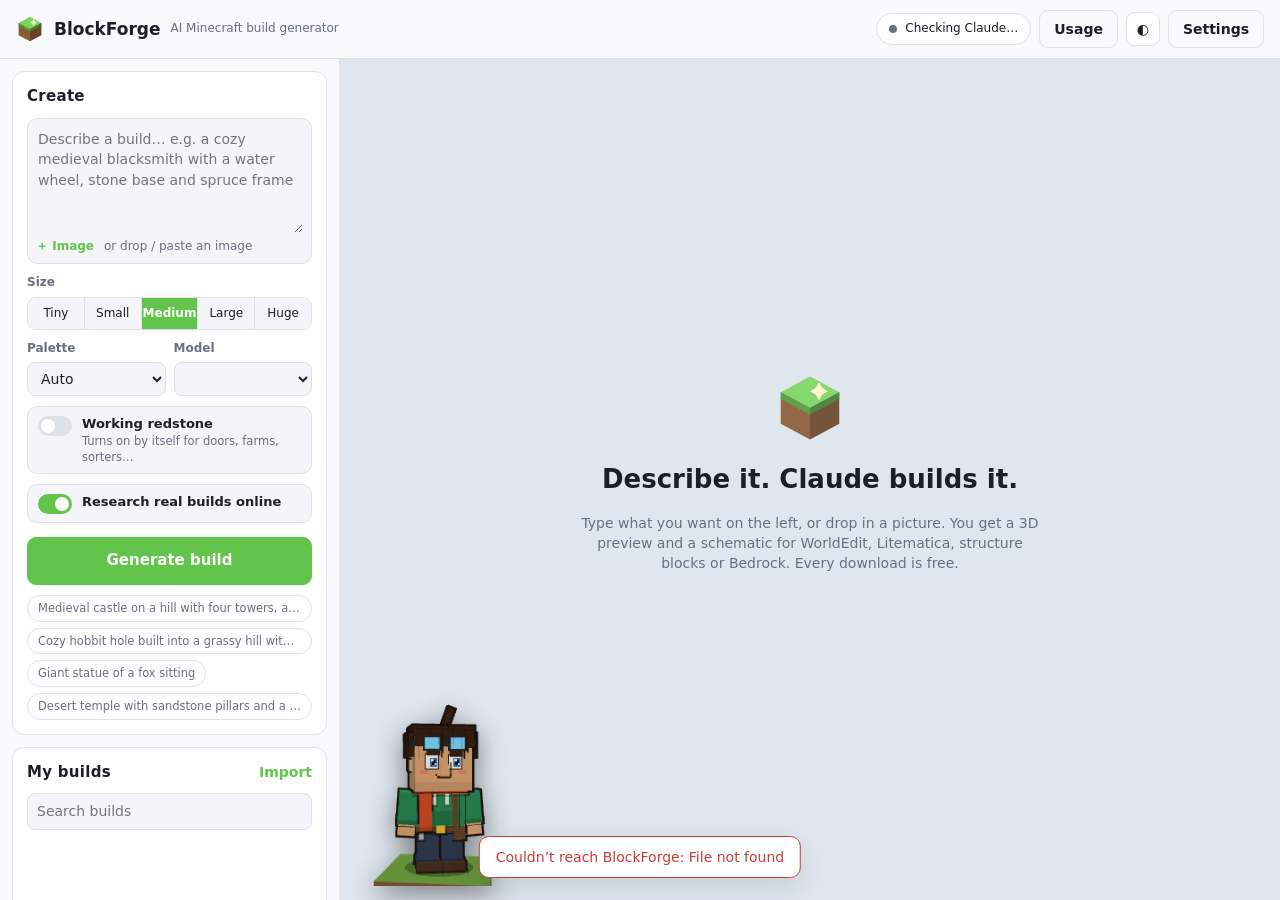
==== blockforge/static/index.html @ 43d6b28c "1.7.0: rating card, Learning tab, pixel art dialog" ====
<!doctype html>
<html lang="en">
<head>
<meta charset="utf-8">
<meta name="viewport" content="width=device-width, initial-scale=1">
<title>BlockForge</title>
<link rel="icon" href="icon.svg" type="image/svg+xml">
<link rel="stylesheet" href="style.css">
<script type="importmap">
{ "imports": {
  "three": "./vendor/three.module.js",
  "three/addons/": "./vendor/"
} }
</script>
</head>
<body>
<header class="top">
  <div class="brand"><img src="icon.svg" alt=""><span>BlockForge</span><em>AI Minecraft build generator</em></div>
  <div class="top-right">
    <button id="engine-pill" class="pill" title="Which AI builds for you"><span class="dot"></span><span id="engine-text">Checking Claude…</span></button>
    <button id="update-btn" class="btn update" hidden title="A newer BlockForge is on GitHub">⬆ Update</button>
    <button id="usage-btn" class="btn ghost" title="How much Claude has used">Usage</button>
    <button id="theme-btn" class="icon-btn" title="Light / dark">◐</button>
    <button id="settings-btn" class="btn ghost">Settings</button>
  </div>
</header>

<main class="layout">
  <!-- ============ left: create + gallery ============ -->
  <aside class="panel left">
    <section class="card create">
      <h2>Create</h2>
      <div class="prompt-wrap" id="drop-zone">
        <textarea id="prompt" rows="5" placeholder="Describe a build… e.g. a cozy medieval blacksmith with a water wheel, stone base and spruce frame"></textarea>
        <div id="image-chip" class="image-chip" hidden><img id="image-preview" alt=""><button id="image-clear" title="Remove image">×</button></div>
        <div class="prompt-tools">
          <label class="link-btn" title="Turn a picture into a 3D build">＋ Image<input id="image-input" type="file" accept="image/png,image/jpeg,image/webp,image/gif" hidden></label>
          <span class="hint">or drop / paste an image</span>
          <button type="button" class="link-btn" id="pixel-open" hidden title="Turn this picture into flat pixel art. No AI, instant and free.">▦ Make pixel art</button>
        </div>
      </div>
      <div class="field">
        <label>Size</label>
        <div class="seg" id="size-seg">
          <button data-v="tiny">Tiny</button><button data-v="small">Small</button><button data-v="medium" class="on">Medium</button><button data-v="large">Large</button><button data-v="huge">Huge</button>
        </div>
      </div>
      <div class="row2">
        <div class="field"><label for="palette">Palette</label>
          <select id="palette">
            <option value="auto">Auto</option><option value="medieval">Medieval</option><option value="modern">Modern</option>
            <option value="fantasy">Fantasy</option><option value="nature">Rustic / nature</option><option value="desert">Desert</option>
            <option value="japanese">Japanese</option><option value="nether">Nether</option><option value="ice">Frozen</option>
            <option value="steampunk">Steampunk / copper</option><option value="snapshot">Newest blocks</option>
          </select></div>
        <div class="field"><label for="model">Model</label><select id="model"></select></div>
      </div>
      <label class="toggle" title="Adds BlockForge's redstone guide and checker so mechanisms actually work">
        <input type="checkbox" id="redstone">
        <span class="switch"></span>
        <span><b>Working redstone</b><small id="redstone-note" class="muted">Turns on by itself for doors, farms, sorters…</small></span>
      </label>
      <label class="toggle" title="Claude looks at real builds on schematic sites before designing yours">
        <input type="checkbox" id="research" checked>
        <span class="switch"></span>
        <span><b>Research real builds online</b><small id="research-sites" class="muted"></small></span>
      </label>
      <label class="toggle" id="mods-toggle" hidden title="Lets the AI use blocks from the modpack you added in Settings → Mods">
        <input type="checkbox" id="use-mods" checked>
        <span class="switch"></span>
        <span><b>Use modpack blocks</b><small id="mods-note" class="muted"></small></span>
      </label>
      <button id="generate" class="btn primary big">Generate build</button>
      <div class="examples" id="examples"></div>
    </section>

    <section class="card gallery">
      <div class="gallery-head">
        <h2>My builds <span id="count" class="muted"></span></h2>
        <label class="link-btn" title="Open a .schem, .litematic or .nbt file">Import<input id="import-input" type="file" accept=".schem,.litematic,.nbt" hidden></label>
      </div>
      <input id="search" class="search" placeholder="Search builds">
      <div id="gallery" class="gallery-grid"></div>
    </section>
  </aside>

  <!-- ============ centre: 3D view ============ -->
  <section class="stage">
    <div id="viewer" class="viewer"></div>
    <div id="empty" class="empty">
      <div class="empty-inner">
        <img src="icon.svg" alt="">
        <h1>Describe it. Claude builds it.</h1>
        <p>Type what you want on the left, or drop in a picture. You get a 3D preview and a schematic for WorldEdit, Litematica, structure blocks or Bedrock. Every download is free.</p>
      </div>
    </div>
    <div id="progress" class="progress" hidden>
      <div class="spinner"></div>
      <div class="progress-title" id="progress-title">Generating…</div>
      <div class="progress-time" id="progress-time">0s</div>
      <ul id="progress-log"></ul>
    </div>
    <div class="build-banner" id="build-banner" hidden><span id="build-banner-text">Building…</span><div class="bar"><i id="build-banner-bar"></i></div><button class="btn ghost small" id="skip-build">Skip</button></div>
    <div class="block-tip" id="block-tip" hidden></div>
    <div class="focus-chip" id="focus-chip" hidden><span class="sw" id="focus-sw"></span><span>Showing only <b id="focus-name"></b> <span class="muted" id="focus-count"></span></span><button class="btn ghost small" id="focus-clear" title="Show everything (Esc)">Show all ✕</button></div>
    <div class="toolbar" id="toolbar" hidden>
      <div class="layer">
        <span>Layers</span>
        <input type="range" id="layer" min="0" max="1" value="1">
        <span id="layer-val" class="mono"></span>
      </div>
      <div class="dl-quick">
        <button class="btn primary small" id="dl-main" title="Download this build for WorldEdit">⬇ .schem</button>
        <button class="btn primary small dl-more" id="dl-more" title="Other formats">▾</button>
        <div class="dl-menu" id="dl-menu" hidden></div>
      </div>
      <button class="icon-btn" id="reset-view" title="Reset camera">⟲</button>
      <button class="icon-btn on" id="names-btn" title="Show block names when you hover (click a block to highlight every one like it)">🏷</button>
      <button class="icon-btn" id="shot" title="Save a screenshot">📷</button>
    </div>
  </section>

  <!-- ============ right: details ============ -->
  <aside class="panel right" id="details" hidden>
    <section class="card">
      <input id="title" class="title-input" maxlength="80">
      <div class="stats" id="stats"></div>
      <p class="prompt-text" id="prompt-text"></p>
      <div id="parent-link" class="muted small"></div>
    </section>

    <section class="card" id="rate-card">
      <h3>How did this turn out?</h3>
      <div class="row-btns"><button type="button" class="btn small" id="rate-up" title="Good build">👍 Good</button>
        <button type="button" class="btn small" id="rate-down" title="Something's wrong">👎 Not good</button></div>
      <div id="rate-tags" class="chips" hidden></div>
      <p class="muted small">Stays on this PC. Good builds (and ones you fix by hand) become examples for the AI next time.</p>
    </section>

    <section class="card">
      <h3>Download</h3>
      <div class="downloads" id="downloads"></div>
      <button class="link-btn small" id="reveal">Show file in folder</button>
    </section>

    <section class="card" id="edit-card">
      <h3>Change it with Claude</h3>
      <textarea id="edit-prompt" rows="3" placeholder="e.g. make the roof dark oak, add a balcony and a garden"></textarea>
      <button class="btn primary" id="edit-btn">Apply change</button>
      <p class="muted small" id="edit-note"></p>
    </section>

    <section class="card">
      <div class="tabs"><button data-tab="materials" class="on">Materials</button><button data-tab="sources">Sources</button><button data-tab="usage">Usage</button><button data-tab="script">Script</button></div>
      <div id="tab-materials" class="tab"><ul id="materials" class="materials"></ul></div>
      <div id="tab-sources" class="tab" hidden><div id="sources" class="sources"></div></div>
      <div id="tab-usage" class="tab" hidden><div id="build-usage"></div></div>
      <div id="tab-script" class="tab" hidden>
        <textarea id="code" class="code" spellcheck="false"></textarea>
        <button class="btn" id="run-code">Run script</button>
        <p class="muted small">Edit the build script by hand and run it to make a new version.</p>
      </div>
    </section>

    <button class="btn danger ghost small" id="delete">Delete build</button>
  </aside>
</main>

<!-- ============ settings ============ -->
<dialog id="settings">
  <form method="dialog" class="settings-form">
    <h2>Settings</h2>
    <div class="tabs set-tabs">
      <button type="button" data-stab="claude" class="on">AI</button><button type="button" data-stab="research">Research</button>
      <button type="button" data-stab="look">Appearance</button><button type="button" data-stab="guide">Guide</button><button type="button" data-stab="defaults">Defaults &amp; palettes</button><button type="button" data-stab="mods">Mods</button><button type="button" data-stab="learning">Learning</button>
    </div>

    <div class="stab" id="stab-claude">
    <h3>Which AI builds for you</h3>
    <select id="engine-select" class="engine-select"></select>
    <div class="radio eng-panel" id="eng-claude_code"><div>
      <b>My Claude account (Claude Code)</b><span>Uses the Claude Code program on this PC and your Claude subscription. No API key needed. Best quality, and the only option with online research.</span>
      <div class="status" id="cc-status">Checking…</div>
      <div class="row-btns"><button type="button" class="btn small" id="cc-login">Sign in to Claude</button><button type="button" class="btn ghost small" id="cc-refresh">Check again</button></div>
    </div></div>
    <div class="radio eng-panel" id="eng-api" hidden><div>
      <b>Claude with an Anthropic API key</b><span>Pay-as-you-go from console.anthropic.com. The key stays on this PC. Online research works with this too.</span>
      <input id="api-key" type="password" placeholder="sk-ant-…" autocomplete="off">
    </div></div>
    <div class="radio eng-panel" id="eng-provider" hidden><div>
      <b id="p-title"></b><span id="p-desc"></span>
      <div class="field" id="p-key-row"><label for="p-key">API key <a id="p-keylink" class="link-btn small" target="_blank" rel="noopener">Get a key</a></label>
        <input id="p-key" type="password" autocomplete="off"></div>
      <div class="field" id="p-base-row"><label for="p-base">API address</label><input id="p-base" class="search" spellcheck="false"></div>
      <div class="field"><label for="p-model">Model</label>
        <div class="row-btns"><input id="p-model" class="search" list="p-models" spellcheck="false" placeholder="Click “Load models” or type a model name"><datalist id="p-models"></datalist>
        <button type="button" class="btn small" id="p-load">Load models</button></div></div>
      <div class="status" id="p-status" hidden></div>
    </div></div>
    <h3>About &amp; updates</h3>
    <div class="about-row"><span>BlockForge <b id="about-version"></b></span><span id="about-update" class="muted small"></span>
      <button type="button" class="btn small" id="check-update">Check for updates</button></div>
    <h3>Build from a Claude Code chat</h3>
    <p class="muted small">BlockForge is also linked to Claude Code: in a Claude Code chat opened in a folder with BlockForge’s <code>.mcp.json</code> (like the BlockForge source folder), ask Claude to “make a build in BlockForge” and it shows up in your gallery here.</p>
    </div>

    <div class="stab" id="stab-research" hidden>
      <label class="toggle"><input type="checkbox" id="set-research"><span class="switch"></span>
        <span><b>Research real builds before designing</b><small class="muted">Claude searches these schematic sites, reads the closest builds (size, palette, details) and then designs an original build. It takes longer and uses more of your Claude usage.</small></span></label>
      <h3>Sites to search (one per line, best first)</h3>
      <textarea id="set-sites" rows="6" class="code small-code" spellcheck="false"></textarea>
      <div class="row-btns"><button type="button" class="btn ghost small" id="reset-sites">Reset to the default 4 sites</button></div>
    </div>

    <div class="stab" id="stab-look" hidden>
      <h3>Theme</h3>
      <div class="seg" id="set-theme"><button type="button" data-v="system">System</button><button type="button" data-v="dark">Dark</button><button type="button" data-v="light">Light</button></div>
      <h3>Accent colour</h3>
      <div class="swatches" id="set-accent"></div>
      <h3>Style</h3>
      <div class="row2">
        <div class="field"><label for="set-corners">Corners</label>
          <select id="set-corners"><option value="round">Rounded</option><option value="soft">Soft</option><option value="square">Blocky (square)</option></select></div>
        <div class="field"><label for="set-font">Font</label>
          <select id="set-font"><option value="system">Clean (Segoe UI)</option><option value="mono">Monospace</option><option value="rounded">Rounded</option><option value="serif">Classic serif</option></select></div>
      </div>
      <div class="field"><label for="set-scale">Size of everything <span id="set-scale-val" class="muted"></span></label>
        <input type="range" id="set-scale" min="80" max="130" step="5"></div>
      <h3>3D view</h3>
      <div class="row2">
        <div class="field"><label for="set-viewer-bg">Background</label>
          <div class="row-btns"><input type="color" id="set-viewer-bg"><button type="button" class="btn ghost small" id="reset-viewer-bg">Match theme</button></div></div>
        <div class="field checks">
          <label><input type="checkbox" id="set-grid"> Show ground grid</label>
          <label><input type="checkbox" id="set-rotate"> Slowly spin builds</label>
          <label><input type="checkbox" id="set-examples"> Show example prompts</label>
        </div>
      </div>
      <div class="row-btns"><button type="button" class="btn ghost small" id="reset-look">Reset appearance</button></div>
    </div>

    <div class="stab" id="stab-guide" hidden>
      <label class="toggle"><input type="checkbox" id="g-enabled"><span class="switch"></span>
        <span><b>Show the guide</b><small class="muted">A little builder who shows you around, talks you through each build, and reacts to what happens.</small></span></label>
      <div class="row2">
        <div class="field"><label for="g-name">Name</label><input id="g-name" class="search" maxlength="20"></div>
        <div class="field"><label for="g-chatty">How chatty</label>
          <select id="g-chatty"><option value="quiet">Quiet (important stuff only)</option><option value="normal">Normal</option><option value="chatty">Chatty (tips and jokes)</option></select></div>
      </div>

      <h3>Voice</h3>
      <div class="field"><label for="g-style">Voice type</label>
        <select id="g-style">
          <option value="eleven">ElevenLabs (most realistic, needs your own key)</option>
          <option value="hd">HD voice (natural, free, offline)</option>
          <option value="speech">Windows voice</option>
          <option value="blips">Game blips</option>
          <option value="off">Silent (text only)</option>
        </select></div>

      <div class="vpanel" id="vp-eleven" hidden>
        <div class="field"><label for="el-key">ElevenLabs API key <a class="link-btn small" href="https://elevenlabs.io/app/settings/api-keys" target="_blank" rel="noopener">Get a key</a></label>
          <input id="el-key" type="password" autocomplete="off" placeholder="Paste your ElevenLabs key"></div>
        <div class="row-btns"><button type="button" class="btn small" id="el-load">Load my voices</button><span class="muted small" id="el-credits"></span></div>
        <div class="row2">
          <div class="field"><label for="el-voice">Voice</label><select id="el-voice"></select></div>
          <div class="field"><label for="el-model">Model</label><select id="el-model"></select></div>
        </div>
        <label class="toggle"><input type="checkbox" id="g-eleven_save"><span class="switch"></span>
          <span><b>Save my credits</b><small class="muted">Use ElevenLabs for the big moments (tour, finished builds, questions) and the free HD voice for quick chatter. Repeated lines are cached, so they never cost credits twice.</small></span></label>
        <div class="status" id="el-status" hidden></div>
      </div>

      <div class="field" id="vp-local"><label for="g-voice" id="g-voice-label">Which voice</label><select id="g-voice"></select></div>
      <div id="voice-more" hidden>
        <p class="muted small" style="margin:4px 0 6px">More free HD voices: one click to download (about 60 MB each), then pick them above.</p>
        <div class="voice-list" id="voice-list"></div>
      </div>
      <div class="row2" id="vp-sliders">
        <div class="field"><label for="g-pitch">Pitch <span id="g-pitch-val" class="muted"></span></label><input type="range" id="g-pitch" min="0.6" max="1.6" step="0.05"></div>
        <div class="field"><label for="g-rate">Speed <span id="g-rate-val" class="muted"></span></label><input type="range" id="g-rate" min="0.6" max="1.6" step="0.05"></div>
      </div>
      <div class="row-btns"><button type="button" class="btn small" id="g-test">▶ Test voice</button><button type="button" class="btn ghost small" id="g-tour">Replay the tour</button></div>

      <h3>Look</h3>
      <div class="row2">
        <div class="field"><label for="g-hairStyle">Hair</label><select id="g-hairStyle"></select></div>
        <div class="field"><label for="g-headwear">Hat</label><select id="g-headwear"></select></div>
      </div>
      <div class="row2">
        <div class="field"><label for="g-outfit">Outfit</label><select id="g-outfit"></select></div>
        <div class="field"><label for="g-eyes">Eye colour</label><input type="color" id="g-eyes"></div>
      </div>
      <div class="look-grid">
        <label><input type="color" id="g-hoodie"> Top</label><label><input type="color" id="g-pants"> Trousers</label><label><input type="color" id="g-shoes"> Shoes</label>
        <label><input type="color" id="g-hair"> Hair</label><label><input type="color" id="g-skin"> Skin</label><label><input type="color" id="g-bandana"> Accent</label>
      </div>
      <div class="field checks gear">
        <label><input type="checkbox" id="g-goggles"> Goggles</label><label><input type="checkbox" id="g-backpack"> Backpack</label>
        <label><input type="checkbox" id="g-scarf"> Scarf</label><label><input type="checkbox" id="g-cape"> Cape</label>
        <label><input type="checkbox" id="g-outline"> Cartoon outline</label>
        <label><input type="checkbox" id="g-in_viewer"> Builds in the 3D view</label>
      </div>
      <h3>Try his animations</h3>
      <div class="anim-gallery" id="anim-gallery"></div>
      <div class="row-btns"><button type="button" class="btn ghost small" id="g-reset">Reset guide</button></div>
    </div>

    <div class="stab" id="stab-defaults" hidden>
      <div class="row2">
        <div class="field"><label for="default-model">Default Claude model</label><select id="default-model"></select></div>
        <div class="field"><label for="default-size">Default size</label>
          <select id="default-size"><option value="tiny">Tiny</option><option value="small">Small</option><option value="medium">Medium</option><option value="large">Large</option><option value="huge">Huge</option></select></div>
      </div>
      <div class="field"><label for="default-palette">Default palette</label><select id="default-palette"></select></div>
      <h3>My palettes</h3>
      <p class="muted small">Make your own palettes. They show up in the Palette menu. Describe the blocks you want, e.g. “dark oak and deepslate with copper trim and lots of lanterns”.</p>
      <div id="palette-list" class="palette-list"></div>
      <button type="button" class="btn small" id="add-palette">＋ Add palette</button>
    </div>

    <div class="stab" id="stab-learning" hidden>
      <p class="muted small">BlockForge learns from your own builds, all on this PC. Nothing is uploaded.</p>
      <label class="toggle"><input type="checkbox" id="set-learn-examples"><span class="switch"></span>
        <span><b>Use my best builds as examples</b><small class="muted">Builds you thumbs-up, or fix by hand, are shown to the AI when you ask for something similar. It also gets told which mistakes keep needing fixes.</small></span></label>
      <label class="toggle"><input type="checkbox" id="set-learn-log"><span class="switch"></span>
        <span><b>Keep a record of fixes, ratings and my edits</b><small class="muted">Used for the examples above and the numbers below.</small></span></label>
      <h3>So far</h3>
      <div id="learn-stats" class="mod-list"></div>
      <div class="row-btns"><button type="button" class="btn ghost small danger" id="learn-clear">Clear what it has learned</button></div>
    </div>

    <div class="stab" id="stab-mods" hidden>
      <p class="muted small">Add your modpack so the AI can build with its blocks (furniture, biome and decoration mods…). BlockForge reads every mod jar on this PC. Nothing is uploaded.</p>
      <label class="toggle"><input type="checkbox" id="set-use-mods"><span class="switch"></span>
        <span><b>Use modpack blocks in new builds</b><small class="muted">Off = plain vanilla blocks only</small></span></label>
      <h3>Found on this PC</h3>
      <div id="mod-detected" class="mod-list"><p class="muted small">Looking…</p></div>
      <h3>Add a mods folder</h3>
      <div class="row-btns"><input type="text" id="mod-path" class="grow" placeholder="C:\Users\you\curseforge\minecraft\Instances\My Pack\mods" spellcheck="false">
        <button type="button" class="btn small" id="mod-browse">Browse…</button><button type="button" class="btn small primary" id="mod-add">Read mods</button></div>
      <ul id="mod-scan-log" class="update-log" hidden></ul>
      <h3>My modpacks</h3>
      <div id="mod-packs" class="mod-list"></div>
      <div id="mod-pack-detail" hidden>
        <div class="usage-head"><h3 id="mod-pack-title"></h3><span class="muted small" id="mod-pack-meta"></span></div>
        <div class="row-btns"><input type="search" id="mod-search" class="grow" placeholder="Search blocks (e.g. chair, lamp, couch)…">
          <button type="button" class="btn ghost small" id="mod-all-on">All on</button><button type="button" class="btn ghost small" id="mod-all-off">All off</button>
          <button type="button" class="btn ghost small" id="mod-rescan">Re-read</button><button type="button" class="btn ghost small danger" id="mod-remove">Remove</button></div>
        <div id="mod-block-results" class="mod-blocks"></div>
        <div id="mod-mods" class="mod-list tall"></div>
      </div>
      <div class="field"><label for="set-target">Minecraft version to build for (when no modpack is chosen)</label>
        <select id="set-target"></select></div>
    </div>

    <div class="row-btns end"><button class="btn primary" id="save-settings" value="save">Save</button><button class="btn ghost" value="cancel">Close</button></div>
  </form>
</dialog>

<!-- ============ pixel art ============ -->
<dialog id="pixel-dlg">
  <div class="settings-form">
    <h2>Make pixel art</h2>
    <p class="muted small">Turns your picture into a flat mosaic of blocks. No AI, so it's instant and free.</p>
    <canvas id="pixel-canvas" class="pixel-canvas"></canvas>
    <p class="muted small" id="pixel-size"></p>
    <div class="field"><label for="pixel-width">Width <span id="pixel-width-val" class="muted"></span></label>
      <input type="range" id="pixel-width" min="16" max="128" step="4" value="48"></div>
    <div class="row2">
      <div class="field"><label for="pixel-palette">Blocks</label><select id="pixel-palette"></select></div>
      <div class="field"><label for="pixel-orient">Lay it</label>
        <select id="pixel-orient"><option value="wall">Standing up like a wall</option><option value="floor">Flat on the ground</option></select></div>
    </div>
    <div class="field"><label for="pixel-max">Different blocks to use</label>
      <select id="pixel-max"><option value="0">As many as it needs</option><option value="2">2</option><option value="4">4</option><option value="8">8</option><option value="16">16</option><option value="32">32</option></select></div>
    <label class="toggle"><input type="checkbox" id="pixel-dither"><span class="switch"></span>
      <span><b>Blend blocks for shading</b><small class="muted">For photos and gradients: mixes the two closest blocks in a pattern. Looks best with “Every full block”. Leave it off for logos and flat colours.</small></span></label>
    <div class="row-btns end"><button class="btn primary" id="pixel-make" type="button">Make it</button><button class="btn ghost" id="pixel-cancel" type="button">Cancel</button></div>
  </div>
</dialog>

<!-- ============ usage ============ -->
<dialog id="usage">
  <div class="settings-form">
    <div class="usage-head"><h2>Claude usage</h2><button class="btn ghost small" id="usage-close">Close</button></div>
    <p class="muted small" id="usage-note"></p>
    <div class="usage-cards" id="usage-cards"></div>
    <h3>By model</h3>
    <div id="usage-models"></div>
    <h3>Recent schematics</h3>
    <div class="usage-table-wrap"><table class="usage-table" id="usage-table"></table></div>
  </div>
</dialog>

<dialog id="update-dlg">
  <div class="settings-form">
    <h2 id="update-title">Update available</h2>
    <p class="muted small" id="update-sub"></p>
    <div class="update-notes" id="update-notes"></div>
    <ul id="update-log" class="update-log"></ul>
    <div class="row-btns end"><button class="btn primary" id="update-go">Update now</button><button class="btn ghost" id="update-later">Later</button></div>
  </div>
</dialog>

<div id="toast" class="toast" hidden></div>
<script type="module" src="app.js"></script>
</body>
</html>
---- blockforge/static/style.css ----
:root {
  --bg: #0f1115; --panel: #171a20; --card: #1d2129; --line: #2a2f3a; --text: #e8ebf0; --muted: #8b93a3;
  --accent: #62c44a; --accent-2: #4aa236; --accent-ink: #0b1408; --danger: #e5534b; --input: #12151a;
  --shadow: 0 10px 30px rgba(0,0,0,.35); --radius: 12px;
  color-scheme: dark;
}
:root[data-theme="light"] {
  --bg: #eef1f5; --panel: #f7f9fb; --card: #ffffff; --line: #dde2e9; --text: #1b2028; --muted: #677083;
  --accent: #3f9f2c; --accent-2: #33861f; --accent-ink: #ffffff; --danger: #c93c35; --input: #f3f5f8;
  --shadow: 0 10px 30px rgba(20,30,50,.12);
  color-scheme: light;
}
* { box-sizing: border-box; }
[hidden] { display: none !important; }
html, body { height: 100%; margin: 0; }
body { background: var(--bg); color: var(--text); font: 14px/1.45 "Segoe UI", system-ui, -apple-system, sans-serif; display: flex; flex-direction: column; overflow: hidden; }
button, input, select, textarea { font: inherit; color: inherit; }
h1, h2, h3 { margin: 0; }
h2 { font-size: 15px; letter-spacing: .02em; }
h3 { font-size: 13px; color: var(--muted); text-transform: uppercase; letter-spacing: .06em; margin-bottom: 10px; }
.muted { color: var(--muted); font-weight: 400; }
.small { font-size: 12px; }
.mono { font-family: Consolas, ui-monospace, monospace; }
code { font-family: Consolas, monospace; background: var(--input); padding: 1px 5px; border-radius: 4px; }

/* top bar */
.top { display: flex; align-items: center; justify-content: space-between; padding: 10px 16px; border-bottom: 1px solid var(--line); background: var(--panel); flex: none; }
.brand { display: flex; align-items: center; gap: 10px; }
.brand img { width: 28px; height: 28px; }
.brand span { font-weight: 700; font-size: 17px; }
.brand em { font-style: normal; color: var(--muted); font-size: 12px; }
.top-right { display: flex; gap: 8px; align-items: center; }
.pill { display: flex; align-items: center; gap: 8px; border: 1px solid var(--line); background: var(--card); padding: 6px 12px; border-radius: 999px; cursor: pointer; font-size: 12px; }
.pill .dot { width: 8px; height: 8px; border-radius: 50%; background: var(--muted); }
.pill.ok .dot { background: var(--accent); box-shadow: 0 0 8px var(--accent); }
.pill.warn .dot { background: #e0a030; }

/* buttons */
.btn { border: 1px solid var(--line); background: var(--card); padding: 8px 14px; border-radius: 9px; cursor: pointer; font-weight: 600; transition: .15s; }
.btn:hover { border-color: var(--muted); }
.btn.primary { background: var(--accent); border-color: var(--accent); color: var(--accent-ink); }
.btn.primary:hover { background: var(--accent-2); }
.btn.big { width: 100%; padding: 12px; font-size: 15px; margin-top: 4px; }
.btn.ghost { background: transparent; }
.btn.danger { color: var(--danger); }
.btn.small { padding: 5px 10px; font-size: 12px; }
.btn:disabled { opacity: .5; cursor: not-allowed; }
.icon-btn { border: 1px solid var(--line); background: var(--card); width: 34px; height: 34px; border-radius: 9px; cursor: pointer; }
.link-btn { background: none; border: none; color: var(--accent); cursor: pointer; font-weight: 600; padding: 0; }
.link-btn:hover { text-decoration: underline; }

/* layout */
.layout { flex: 1; display: grid; grid-template-columns: 340px 1fr 320px; min-height: 0; }
.layout.no-details { grid-template-columns: 340px 1fr; }
.panel { overflow-y: auto; padding: 12px; display: flex; flex-direction: column; gap: 12px; background: var(--panel); }
.panel.left { border-right: 1px solid var(--line); }
.panel.right { border-left: 1px solid var(--line); }
.card { background: var(--card); border: 1px solid var(--line); border-radius: var(--radius); padding: 14px; display: flex; flex-direction: column; gap: 10px; }

/* create */
.prompt-wrap { border: 1px solid var(--line); border-radius: 10px; background: var(--input); padding: 8px; transition: .15s; }
.prompt-wrap.drag { border-color: var(--accent); box-shadow: 0 0 0 3px color-mix(in srgb, var(--accent) 25%, transparent); }
.prompt-wrap textarea { width: 100%; border: none; background: transparent; resize: vertical; outline: none; min-height: 90px; }
.prompt-tools { display: flex; align-items: center; gap: 10px; font-size: 12px; }
.hint { color: var(--muted); }
.image-chip { position: relative; display: inline-block; margin: 4px 0 6px; }
.image-chip img { max-height: 90px; max-width: 100%; border-radius: 8px; display: block; }
.image-chip button { position: absolute; top: -6px; right: -6px; width: 22px; height: 22px; border-radius: 50%; border: none; background: var(--danger); color: #fff; cursor: pointer; }
.field { display: flex; flex-direction: column; gap: 5px; min-width: 0; }
.field label { font-size: 12px; color: var(--muted); font-weight: 600; }
.row2 { display: grid; grid-template-columns: 1fr 1fr; gap: 8px; }
select, .search, input[type=password], .title-input { background: var(--input); border: 1px solid var(--line); border-radius: 8px; padding: 7px 9px; width: 100%; }
.seg { display: flex; border: 1px solid var(--line); border-radius: 9px; overflow: hidden; }
.seg button { flex: 1; background: var(--input); border: none; padding: 7px 0; cursor: pointer; font-size: 12px; border-right: 1px solid var(--line); }
.seg button:last-child { border-right: none; }
.seg button.on { background: var(--accent); color: var(--accent-ink); font-weight: 700; }
.examples { display: flex; flex-wrap: wrap; gap: 6px; }
.examples button { max-width: 100%; white-space: nowrap; overflow: hidden; text-overflow: ellipsis; font-size: 11.5px; border: 1px solid var(--line); background: transparent; border-radius: 999px; padding: 4px 10px; cursor: pointer; color: var(--muted); }
.examples button:hover { color: var(--text); border-color: var(--muted); }

/* gallery */
.gallery { flex: 1; min-height: 240px; }
.gallery-head { display: flex; justify-content: space-between; align-items: center; }
.gallery-grid { display: grid; grid-template-columns: 1fr 1fr; gap: 8px; }
.g-item { border: 1px solid var(--line); border-radius: 10px; overflow: hidden; cursor: pointer; background: var(--input); transition: .15s; position: relative; }
.g-item:hover { border-color: var(--muted); }
.g-item.on { border-color: var(--accent); box-shadow: 0 0 0 2px color-mix(in srgb, var(--accent) 35%, transparent); }
.g-thumb { aspect-ratio: 16/11; background: var(--line) center/cover no-repeat; display: grid; place-items: center; color: var(--muted); font-size: 22px; }
.g-meta { padding: 6px 8px; }
.g-title { font-size: 12px; font-weight: 600; white-space: nowrap; overflow: hidden; text-overflow: ellipsis; }
.g-sub { font-size: 11px; color: var(--muted); }
.badge { position: absolute; top: 6px; left: 6px; font-size: 10px; background: rgba(0,0,0,.65); color: #fff; padding: 2px 6px; border-radius: 6px; }
.empty-gallery { grid-column: 1/-1; color: var(--muted); font-size: 12px; text-align: center; padding: 20px 6px; }

/* stage */
.stage { position: relative; min-width: 0; min-height: 0; }
.viewer { position: absolute; inset: 0; }
.viewer canvas { width: 100%; height: 100%; display: block; }
.empty { position: absolute; inset: 0; display: grid; place-items: center; pointer-events: none; padding: 24px; }
.empty-inner { max-width: 460px; text-align: center; }
.empty-inner img { width: 72px; opacity: .9; }
.empty-inner h1 { font-size: 26px; margin: 12px 0 8px; }
.empty-inner p { color: var(--muted); }
.toolbar { position: absolute; left: 50%; bottom: 16px; transform: translateX(-50%); display: flex; gap: 8px; align-items: center; background: color-mix(in srgb, var(--panel) 88%, transparent); border: 1px solid var(--line); padding: 6px 8px; border-radius: 12px; box-shadow: var(--shadow); backdrop-filter: blur(6px); }
.layer { display: flex; align-items: center; gap: 8px; font-size: 12px; color: var(--muted); padding: 0 6px; }
.layer input { width: 200px; accent-color: var(--accent); }
.progress { position: absolute; top: 50%; left: 50%; transform: translate(-50%, -50%); width: min(440px, 90%); background: var(--panel); border: 1px solid var(--line); border-radius: 16px; padding: 22px; box-shadow: var(--shadow); text-align: center; }
.progress-title { font-weight: 700; font-size: 16px; margin-top: 12px; }
.progress-time { color: var(--muted); font-size: 12px; }
.progress ul { list-style: none; padding: 0; margin: 12px 0 0; text-align: left; font-size: 12px; color: var(--muted); max-height: 160px; overflow: auto; }
.progress li { padding: 3px 0; border-top: 1px dashed var(--line); }
.progress li.err { color: var(--danger); }
.spinner { width: 42px; height: 42px; margin: 0 auto; border: 4px solid var(--line); border-top-color: var(--accent); border-radius: 6px; animation: spin 1s cubic-bezier(.6,.1,.4,.9) infinite; }
@keyframes spin { to { transform: rotate(360deg); } }

/* details */
.title-input { font-size: 17px; font-weight: 700; padding: 6px 8px; background: transparent; border-color: transparent; }
.title-input:hover, .title-input:focus { border-color: var(--line); background: var(--input); }
.stats { display: grid; grid-template-columns: 1fr 1fr; gap: 6px; }
.stat { background: var(--input); border-radius: 8px; padding: 6px 8px; }
.stat b { display: block; font-size: 14px; }
.stat span { font-size: 11px; color: var(--muted); }
.prompt-text { margin: 0; color: var(--muted); font-size: 12.5px; white-space: pre-wrap; max-height: 120px; overflow: auto; }
.downloads { display: grid; grid-template-columns: 1fr 1fr; gap: 6px; }
.downloads a { display: flex; flex-direction: column; text-decoration: none; color: var(--text); border: 1px solid var(--line); border-radius: 9px; padding: 8px 10px; background: var(--input); transition: .15s; }
.downloads a:hover { border-color: var(--accent); }
.downloads a b { font-size: 13px; }
.downloads a span { font-size: 11px; color: var(--muted); }
#edit-card textarea, .code { width: 100%; background: var(--input); border: 1px solid var(--line); border-radius: 8px; padding: 8px; resize: vertical; outline: none; }
.code { font: 12px/1.45 Consolas, ui-monospace, monospace; min-height: 300px; white-space: pre; tab-size: 4; }
.tabs { display: flex; gap: 4px; border-bottom: 1px solid var(--line); margin: -4px 0 4px; }
.tabs button { background: none; border: none; padding: 6px 10px; cursor: pointer; color: var(--muted); border-bottom: 2px solid transparent; font-weight: 600; }
.tabs button.on { color: var(--text); border-bottom-color: var(--accent); }
.tab { display: flex; flex-direction: column; gap: 8px; }
.materials { list-style: none; padding: 0; margin: 0; max-height: 360px; overflow: auto; font-size: 12.5px; }
.materials li { display: flex; align-items: center; gap: 8px; padding: 4px 0; border-bottom: 1px solid var(--line); }
.materials .sw { width: 14px; height: 14px; border-radius: 3px; flex: none; border: 1px solid rgba(0,0,0,.3); }
.materials .nm { flex: 1; overflow: hidden; text-overflow: ellipsis; white-space: nowrap; }
.materials .ct { color: var(--muted); font-family: Consolas, monospace; font-size: 11.5px; text-align: right; }

/* settings */
dialog { border: 1px solid var(--line); background: var(--panel); color: var(--text); border-radius: 16px; padding: 0; width: min(560px, 94vw); box-shadow: var(--shadow); }
dialog::backdrop { background: rgba(0,0,0,.55); }
.settings-form { padding: 22px; display: flex; flex-direction: column; gap: 12px; }
.settings-form h3 { margin: 8px 0 0; }
.radio { display: flex; gap: 10px; border: 1px solid var(--line); border-radius: 12px; padding: 12px; cursor: pointer; background: var(--card); }
.radio > input { margin-top: 3px; accent-color: var(--accent); }
.radio > div { display: flex; flex-direction: column; gap: 6px; flex: 1; }
.radio span { color: var(--muted); font-size: 12.5px; }
.status { font-size: 12.5px; padding: 6px 8px; background: var(--input); border-radius: 8px; }
.status.ok { color: var(--accent); }
.status.warn { color: #e0a030; }
.row-btns { display: flex; gap: 8px; }
.row-btns.end { justify-content: flex-end; margin-top: 8px; }

.toast { position: fixed; bottom: 22px; left: 50%; transform: translateX(-50%); background: var(--card); border: 1px solid var(--line); padding: 10px 16px; border-radius: 10px; box-shadow: var(--shadow); z-index: 50; max-width: 80vw; }
.toast.err { border-color: var(--danger); color: var(--danger); }

@media (max-width: 1100px) {
  .layout, .layout.no-details { grid-template-columns: 300px 1fr; }
  .panel.right { grid-column: 1 / -1; border-left: none; border-top: 1px solid var(--line); max-height: 45vh; }
}
@media (max-width: 720px) {
  body { overflow: auto; }
  .layout, .layout.no-details { display: flex; flex-direction: column; }
  .stage { height: 60vh; flex: none; }
  .brand em { display: none; }
}

/* ---------- customisation hooks ---------- */
:root { --font: "Segoe UI", system-ui, -apple-system, sans-serif; }
:root[data-font="mono"] { --font: "Cascadia Code", Consolas, ui-monospace, monospace; }
:root[data-font="rounded"] { --font: "Segoe UI Variable Display", "Nunito", "Arial Rounded MT Bold", system-ui, sans-serif; }
:root[data-font="serif"] { --font: Georgia, "Palatino Linotype", serif; }
body { font-family: var(--font); }
:root[data-corners="soft"] .card, :root[data-corners="soft"] dialog, :root[data-corners="soft"] .progress { border-radius: 6px; }
:root[data-corners="soft"] .btn, :root[data-corners="soft"] select, :root[data-corners="soft"] input,
:root[data-corners="soft"] textarea, :root[data-corners="soft"] .g-item, :root[data-corners="soft"] .seg { border-radius: 4px; }
:root[data-corners="square"] *, :root[data-corners="square"] *::before, :root[data-corners="square"] *::after { border-radius: 0 !important; }

/* toggle switch */
.toggle { display: flex; gap: 10px; align-items: flex-start; cursor: pointer; padding: 8px 10px; border: 1px solid var(--line); border-radius: 10px; background: var(--input); }
.toggle input { display: none; }
.toggle .switch { flex: none; width: 34px; height: 20px; border-radius: 999px; background: var(--line); position: relative; transition: .2s; margin-top: 1px; }
.toggle .switch::after { content: ""; position: absolute; top: 3px; left: 3px; width: 14px; height: 14px; border-radius: 50%; background: #fff; transition: .2s; }
.toggle input:checked + .switch { background: var(--accent); }
.toggle input:checked + .switch::after { left: 17px; }
.toggle b { display: block; font-size: 13px; }
.toggle small { display: block; font-size: 11.5px; line-height: 1.35; }

/* settings tabs */
.set-tabs { margin: 0; }
.stab { display: flex; flex-direction: column; gap: 10px; min-height: 300px; }
.swatches { display: flex; gap: 8px; flex-wrap: wrap; align-items: center; }
.swatches button { width: 30px; height: 30px; border-radius: 8px; border: 2px solid transparent; cursor: pointer; }
.swatches button.on { border-color: var(--text); box-shadow: 0 0 0 2px var(--panel) inset; }
.swatches input[type=color] { width: 36px; height: 32px; border: 1px solid var(--line); border-radius: 8px; background: none; padding: 2px; cursor: pointer; }
input[type=color] { width: 44px; height: 32px; border: 1px solid var(--line); border-radius: 8px; background: none; padding: 2px; }
input[type=range] { accent-color: var(--accent); }
.checks { gap: 6px; font-size: 13px; }
.checks label { display: flex; gap: 8px; align-items: center; font-weight: 400; color: var(--text); font-size: 13px; }
.checks input { accent-color: var(--accent); }
.small-code { min-height: 110px; font-size: 12.5px; }
.palette-list { display: flex; flex-direction: column; gap: 8px; }
.palette-row { display: grid; grid-template-columns: 140px 1fr auto; gap: 6px; }
.palette-row input { background: var(--input); border: 1px solid var(--line); border-radius: 8px; padding: 6px 8px; min-width: 0; }
.palette-row button { border: 1px solid var(--line); background: var(--card); color: var(--danger); border-radius: 8px; cursor: pointer; width: 32px; }

/* sources */
.sources { display: flex; flex-direction: column; gap: 8px; }
.src { border: 1px solid var(--line); border-radius: 10px; padding: 8px 10px; background: var(--input); display: flex; flex-direction: column; gap: 3px; }
.src a { color: var(--accent); font-weight: 600; text-decoration: none; font-size: 13px; }
.src a:hover { text-decoration: underline; }
.src .site { font-size: 11px; color: var(--muted); }
.src p { margin: 0; font-size: 12px; color: var(--muted); }

/* usage */
.kv { display: grid; grid-template-columns: 1fr auto; gap: 4px 10px; font-size: 12.5px; }
.kv span:nth-child(odd) { color: var(--muted); }
.kv span:nth-child(even) { text-align: right; font-family: Consolas, monospace; }
.usage-head { display: flex; justify-content: space-between; align-items: center; }
#usage { width: min(860px, 96vw); }
.usage-cards { display: grid; grid-template-columns: repeat(3, 1fr); gap: 10px; }
.u-card { background: var(--card); border: 1px solid var(--line); border-radius: 12px; padding: 12px; }
.u-card h4 { margin: 0 0 6px; font-size: 12px; color: var(--muted); text-transform: uppercase; letter-spacing: .06em; }
.u-card .big { font-size: 22px; font-weight: 700; }
.u-card .sub { font-size: 12px; color: var(--muted); }
.usage-table-wrap { max-height: 300px; overflow: auto; border: 1px solid var(--line); border-radius: 10px; }
.usage-table { width: 100%; border-collapse: collapse; font-size: 12px; }
.usage-table th, .usage-table td { padding: 6px 8px; text-align: left; border-bottom: 1px solid var(--line); white-space: nowrap; }
.usage-table th { position: sticky; top: 0; background: var(--panel); color: var(--muted); font-weight: 600; }
.usage-table td.num { text-align: right; font-family: Consolas, monospace; }
.usage-table td.t { max-width: 220px; overflow: hidden; text-overflow: ellipsis; }
.usage-table .fail { color: var(--danger); }
.bar { height: 6px; background: var(--line); border-radius: 3px; overflow: hidden; margin-top: 3px; }
.bar i { display: block; height: 100%; background: var(--accent); }
@media (max-width: 720px) { .usage-cards { grid-template-columns: 1fr; } .palette-row { grid-template-columns: 1fr; } }

/* ---------- Flint, the guide ---------- */
.guide { position: absolute; left: 14px; bottom: 14px; display: flex; align-items: flex-end; gap: 4px; z-index: 5; pointer-events: none; max-width: calc(100% - 28px); }
.guide > * { pointer-events: auto; }
.guide-stage { position: relative; width: 170px; height: 215px; flex: none; }
.guide-stage canvas { width: 170px; height: 215px; display: block; cursor: pointer; filter: drop-shadow(0 8px 14px rgba(0,0,0,.45)); }
.guide-min { position: absolute; top: 4px; left: 4px; width: 22px; height: 22px; border-radius: 6px; border: 1px solid var(--line); background: color-mix(in srgb, var(--panel) 85%, transparent); color: var(--muted); cursor: pointer; opacity: 0; transition: .2s; }
.guide-stage:hover .guide-min { opacity: 1; }
.guide-mini { width: 40px; height: 40px; border-radius: 10px; border: 2px solid var(--accent); background: var(--card); color: var(--accent); font-weight: 800; font-size: 18px; cursor: pointer; box-shadow: var(--shadow); }
.guide-box { position: relative; margin-bottom: 26px; width: min(440px, 52vw); background: linear-gradient(180deg, rgba(18,20,26,.94), rgba(10,12,16,.96)); color: #f2f4f8; border: 2px solid rgba(255,255,255,.14); border-radius: 14px; padding: 18px 18px 14px; box-shadow: 0 14px 40px rgba(0,0,0,.5); cursor: pointer; animation: guide-in .25s ease-out; transition: opacity .6s; }
.guide-box.fade { opacity: .0; }
.guide-box::before { content: ""; position: absolute; left: -10px; bottom: 26px; border: 10px solid transparent; border-right-color: rgba(10,12,16,.96); border-left: 0; }
.guide-name { position: absolute; top: -14px; left: 14px; background: var(--accent); color: var(--accent-ink); font-weight: 800; font-size: 13px; letter-spacing: .04em; padding: 3px 12px; border-radius: 8px; box-shadow: 0 3px 0 rgba(0,0,0,.35); text-transform: uppercase; }
.guide-text { font-size: 15.5px; line-height: 1.45; min-height: 44px; text-shadow: 0 1px 0 rgba(0,0,0,.6); }
.guide-next { position: absolute; right: 12px; bottom: 6px; font-size: 11px; color: var(--accent); animation: guide-bob 1s infinite; }
.guide-choices { display: flex; flex-wrap: wrap; gap: 8px; margin-top: 10px; }
.guide-choices:empty { display: none; }
.guide-choices button { background: rgba(255,255,255,.08); color: #fff; border: 2px solid rgba(255,255,255,.18); border-radius: 9px; padding: 7px 14px; font-weight: 700; cursor: pointer; transition: .15s; }
.guide-choices button:hover { background: var(--accent); color: var(--accent-ink); border-color: var(--accent); transform: translateY(-1px); }
@keyframes guide-in { from { transform: translateY(8px) scale(.97); opacity: 0; } to { transform: none; opacity: 1; } }
@keyframes guide-bob { 50% { transform: translateY(3px); } }
.build-banner { white-space: nowrap; position: absolute; top: 14px; left: 50%; transform: translateX(-50%); background: color-mix(in srgb, var(--panel) 90%, transparent); border: 1px solid var(--line); border-radius: 999px; padding: 6px 8px 6px 14px; display: flex; gap: 10px; align-items: center; font-size: 13px; box-shadow: var(--shadow); z-index: 4; }
.build-banner .bar { width: 140px; margin: 0; }
.look-grid { display: grid; grid-template-columns: repeat(3, 1fr); gap: 8px; }
.look-grid label { display: flex; align-items: center; gap: 8px; font-size: 12.5px; color: var(--muted); }
@media (max-width: 720px) { .guide-stage, .guide-stage canvas { width: 110px; height: 140px; } .guide-box { width: 60vw; } }

/* ---------- downloads: make them obvious ---------- */
.downloads a { border-color: color-mix(in srgb, var(--accent) 55%, var(--line)); background: color-mix(in srgb, var(--accent) 10%, var(--input)); }
.downloads a b { color: var(--accent); }
.downloads a:first-child { background: var(--accent); border-color: var(--accent); }
.downloads a:first-child b, .downloads a:first-child span { color: var(--accent-ink); }
.downloads a:hover { transform: translateY(-1px); box-shadow: 0 4px 14px color-mix(in srgb, var(--accent) 30%, transparent); }
.downloads a b::before { content: "⬇ "; }
.dl-quick { position: relative; display: flex; gap: 2px; }
.dl-quick .btn { height: 34px; white-space: nowrap; }
.dl-quick #dl-main { border-radius: 9px 0 0 9px; }
.dl-quick .dl-more { border-radius: 0 9px 9px 0; padding: 5px 8px; }
.dl-menu { position: absolute; bottom: 42px; right: 0; background: var(--panel); border: 1px solid var(--line); border-radius: 10px; box-shadow: var(--shadow); padding: 4px; min-width: 210px; z-index: 6; }
.dl-menu button { display: flex; justify-content: space-between; width: 100%; background: none; border: none; padding: 8px 10px; border-radius: 7px; cursor: pointer; font-size: 13px; }
.dl-menu button:hover { background: color-mix(in srgb, var(--accent) 15%, transparent); }
.dl-menu button span { color: var(--muted); font-size: 12px; }
.g-dl { position: absolute; top: 6px; right: 6px; width: 28px; height: 28px; border-radius: 7px; border: none; background: var(--accent); color: var(--accent-ink); font-weight: 800; cursor: pointer; opacity: 0; transition: .15s; }
.g-item:hover .g-dl, .g-item.on .g-dl { opacity: 1; }

/* ---------- updates ---------- */
.btn.update { background: var(--accent); border-color: var(--accent); color: var(--accent-ink); animation: upd-pulse 2.2s infinite; }
@keyframes upd-pulse { 50% { box-shadow: 0 0 0 4px color-mix(in srgb, var(--accent) 30%, transparent); } }
.about-row { display: flex; align-items: center; gap: 12px; flex-wrap: wrap; font-size: 13px; }
.update-notes { max-height: 260px; overflow: auto; font-size: 12.5px; white-space: pre-wrap; background: var(--card); border: 1px solid var(--line); border-radius: 10px; padding: 10px 12px; color: var(--muted); }
.update-log { list-style: none; padding: 0; margin: 0; font-size: 12.5px; }
.update-log:empty { display: none; }
.update-log li { padding: 3px 0; }
.update-log li.err { color: var(--danger); }

/* ---------- AI picker ---------- */
.engine-select { font-size: 14px; padding: 9px 10px; }
.eng-panel { cursor: default; }
.eng-panel .field label { display: flex; justify-content: space-between; }
.eng-panel .row-btns input { flex: 1; min-width: 0; }
.redstone-badge { display: inline-block; font-size: 10.5px; font-weight: 700; color: #fff; background: #b01208; border-radius: 5px; padding: 1px 6px; margin-left: 6px; vertical-align: middle; }
.warn-list { margin: 0; padding-left: 18px; font-size: 12px; color: #e0a030; }

/* ---------- guide voice + look settings ---------- */
.vpanel { display: flex; flex-direction: column; gap: 8px; border: 1px solid var(--line); border-radius: 10px; padding: 10px; background: var(--card); }
.voice-list { display: flex; flex-direction: column; gap: 5px; max-height: 190px; overflow: auto; }
.voice-row { display: grid; grid-template-columns: 1fr auto; gap: 8px; align-items: center; padding: 6px 8px; border: 1px solid var(--line); border-radius: 8px; background: var(--input); font-size: 12.5px; }
.voice-row small { display: block; color: var(--muted); font-size: 11px; }
.voice-row .btn { padding: 4px 10px; font-size: 12px; }
.checks.gear { display: grid; grid-template-columns: 1fr 1fr; gap: 6px 10px; }
.anim-gallery { display: flex; flex-wrap: wrap; gap: 5px; }
.anim-gallery .grp { width: 100%; font-size: 11px; color: var(--muted); text-transform: uppercase; letter-spacing: .06em; margin-top: 4px; }
.anim-gallery button { border: 1px solid var(--line); background: var(--input); border-radius: 999px; padding: 3px 10px; font-size: 12px; cursor: pointer; }
.anim-gallery button:hover { border-color: var(--accent); color: var(--accent); }

/* ---------- identify blocks ---------- */
.block-tip { position: absolute; z-index: 7; pointer-events: none; background: color-mix(in srgb, var(--panel) 94%, transparent); border: 1px solid var(--line); border-radius: 10px; padding: 8px 10px; box-shadow: var(--shadow); min-width: 170px; max-width: 280px; font-size: 12.5px; }
.block-tip .bt-head { display: flex; align-items: center; gap: 8px; }
.block-tip .bt-head b { font-size: 14px; }
.block-tip .sw, .focus-chip .sw { width: 18px; height: 18px; border-radius: 4px; border: 1px solid rgba(0,0,0,.35); flex: none; }
.block-tip .bt-id { color: var(--muted); font-family: Consolas, monospace; font-size: 11px; margin: 2px 0 4px; }
.block-tip .bt-props { display: flex; flex-wrap: wrap; gap: 4px; margin-bottom: 4px; }
.block-tip .bt-props span { background: var(--input); border: 1px solid var(--line); border-radius: 5px; padding: 0 5px; font-size: 11px; font-family: Consolas, monospace; }
.block-tip .bt-foot { color: var(--muted); font-size: 11.5px; }
.focus-chip { position: absolute; top: 14px; left: 50%; transform: translateX(-50%); z-index: 5; display: flex; align-items: center; gap: 10px; background: color-mix(in srgb, var(--panel) 92%, transparent); border: 1px solid var(--accent); border-radius: 999px; padding: 5px 6px 5px 10px; box-shadow: var(--shadow); font-size: 13px; white-space: nowrap; }
.icon-btn.on { border-color: var(--accent); background: color-mix(in srgb, var(--accent) 18%, var(--card)); }
.materials li { cursor: pointer; border-radius: 6px; }
.materials li:hover { background: color-mix(in srgb, var(--accent) 10%, transparent); }
.materials li.on { background: color-mix(in srgb, var(--accent) 22%, transparent); }

/* ---- mods ---- */
.grow { flex: 1; min-width: 0; }
.mod-list { display: flex; flex-direction: column; gap: 6px; margin: 6px 0 10px; }
.mod-list.tall { max-height: 260px; overflow: auto; }
.mod-row { display: flex; align-items: center; justify-content: space-between; gap: 10px; padding: 7px 10px; border: 1px solid var(--line); border-radius: 10px; background: var(--input); font-size: 13px; }
.mod-row.on { border-color: var(--accent); }
.mod-blocks { display: flex; flex-wrap: wrap; gap: 6px; margin: 8px 0; max-height: 130px; overflow: auto; }
.mod-chip { display: inline-flex; align-items: center; gap: 6px; padding: 3px 9px; border: 1px solid var(--line); border-radius: 999px; font-size: 12px; background: var(--input); }
.mod-chip i { width: 11px; height: 11px; border-radius: 3px; display: inline-block; }
.mod-badge { background: color-mix(in srgb, var(--accent) 30%, transparent); }
.fix-list { margin: 8px 0; font-size: 12.5px; padding: 6px 10px; border: 1px solid var(--line); border-radius: 10px; background: var(--input); }
.fix-list summary { cursor: pointer; font-weight: 600; }
.fix-list ul { margin: 6px 0 2px 16px; padding: 0; }
#mod-path, #mod-search { padding: 8px 10px; border-radius: 10px; border: 1px solid var(--line); background: var(--input); color: inherit; }

/* ---- rating, chips, pixel art ---- */
.chips { display: flex; flex-wrap: wrap; gap: 6px; margin: 8px 0; }
.chip { padding: 3px 10px; border: 1px solid var(--line); border-radius: 999px; background: var(--input); color: inherit; font-size: 12px; cursor: pointer; }
.chip.on { border-color: var(--accent); background: color-mix(in srgb, var(--accent) 22%, var(--input)); }
#rate-up.on { border-color: #3fb950; background: color-mix(in srgb, #3fb950 22%, var(--card)); }
#rate-down.on { border-color: #f85149; background: color-mix(in srgb, #f85149 22%, var(--card)); }
.pixel-canvas { width: 100%; max-height: 260px; object-fit: contain; image-rendering: pixelated; background: repeating-conic-gradient(#8884 0 25%, transparent 0 50%) 0 0 / 16px 16px; border-radius: 8px; }
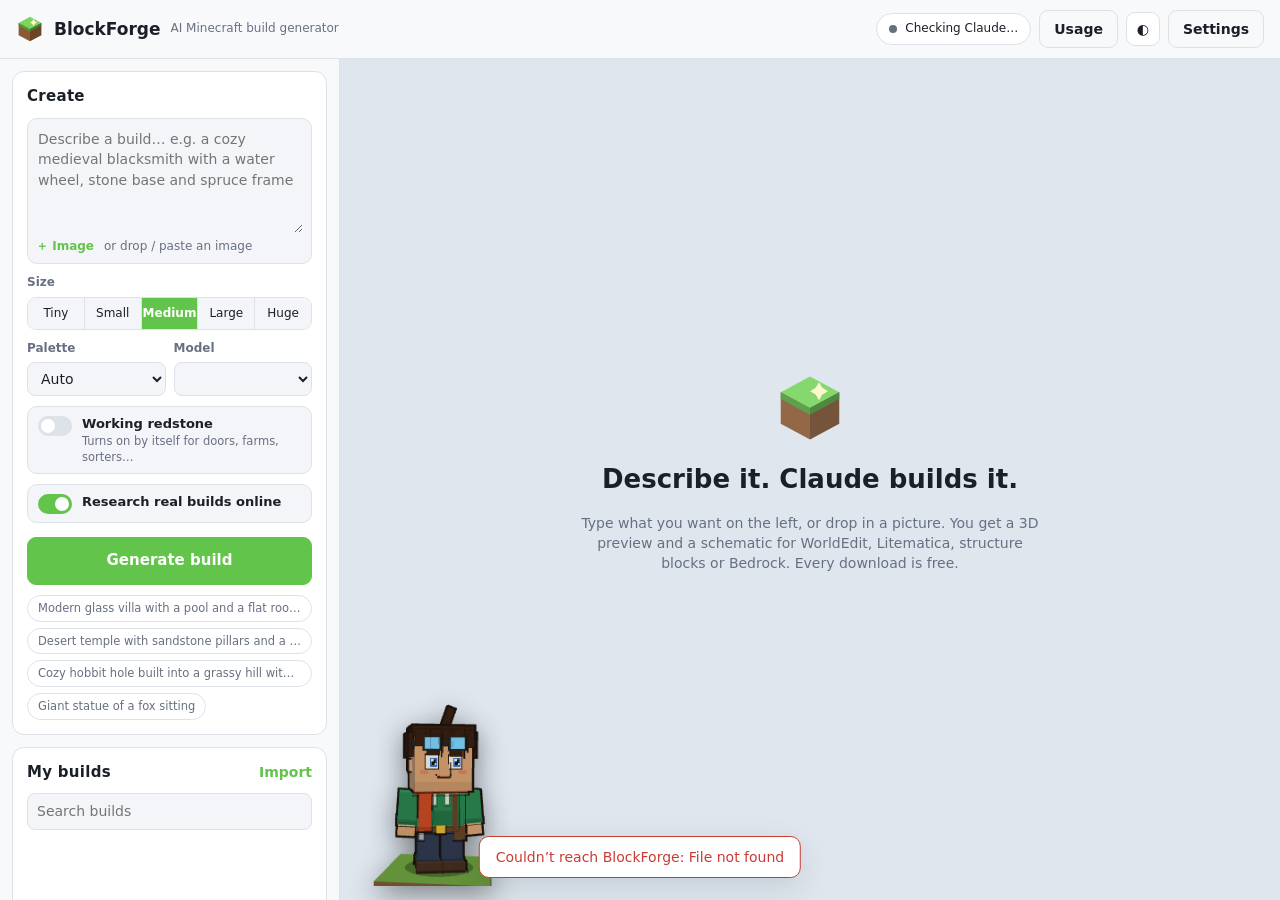
==== commit 90401147: "1.9.0: Test lab tab, tested badges, quick edits, swap dialog" ====
--- a/blockforge/static/index.html
+++ b/blockforge/static/index.html
@@ -143,6 +143,16 @@
       <button class="link-btn small" id="reveal">Show file in folder</button>
     </section>
 
+    <section class="card" id="quick-card">
+      <h3>Quick edits <span class="muted small">(no AI, instant)</span></h3>
+      <div class="row-btns wrap"><button type="button" class="btn small" id="q-rotate" title="Turn the whole build 90° clockwise">⟳ Turn 90°</button>
+        <button type="button" class="btn small" id="q-mirror-x" title="Flip left to right">⇋ Mirror</button>
+        <button type="button" class="btn small" id="q-mirror-z" title="Flip front to back">⇅ Mirror</button></div>
+      <div class="row-btns wrap q-cut"><span class="muted small">Keep layers</span><input type="number" id="q-ymin" min="0" class="num">
+        <span class="muted small">to</span><input type="number" id="q-ymax" min="0" class="num"><button type="button" class="btn small" id="q-cut">Cut</button></div>
+      <p class="muted small">To swap a block, press ⇄ next to it in Materials. Every quick edit saves a new version and keeps the original.</p>
+    </section>
+
     <section class="card" id="edit-card">
       <h3>Change it with Claude</h3>
       <textarea id="edit-prompt" rows="3" placeholder="e.g. make the roof dark oak, add a balcony and a garden"></textarea>
@@ -172,7 +182,7 @@
     <h2>Settings</h2>
     <div class="tabs set-tabs">
       <button type="button" data-stab="claude" class="on">AI</button><button type="button" data-stab="research">Research</button>
-      <button type="button" data-stab="look">Appearance</button><button type="button" data-stab="guide">Guide</button><button type="button" data-stab="defaults">Defaults &amp; palettes</button><button type="button" data-stab="mods">Mods</button><button type="button" data-stab="learning">Learning</button>
+      <button type="button" data-stab="look">Appearance</button><button type="button" data-stab="guide">Guide</button><button type="button" data-stab="defaults">Defaults &amp; palettes</button><button type="button" data-stab="mods">Mods</button><button type="button" data-stab="learning">Learning</button><button type="button" data-stab="testlab">Test lab</button>
     </div>
 
     <div class="stab" id="stab-claude">
@@ -319,6 +329,27 @@
       <button type="button" class="btn small" id="add-palette">＋ Add palette</button>
     </div>
 
+    <div class="stab" id="stab-testlab" hidden>
+      <p class="muted small">The test lab is a hidden Minecraft server on this PC. Redstone builds and farms are placed in it and run at high speed,
+        and they only count as working if they really work in the game. If a test fails, the AI redesigns the machine and tries again. It runs with no window,
+        so you can keep playing, and it only listens on this PC.</p>
+      <div class="mod-row" id="lab-status">Checking…</div>
+      <div id="lab-setup">
+        <h3>Set it up (one time)</h3>
+        <div class="field"><label for="lab-version">Minecraft version to test in (use the one you play)</label>
+          <input type="text" id="lab-version" list="lab-versions" placeholder="e.g. 26.3" spellcheck="false"><datalist id="lab-versions"></datalist></div>
+        <label class="toggle"><input type="checkbox" id="lab-eula"><span class="switch"></span>
+          <span><b>I accept the Minecraft EULA</b><small class="muted">Running a Minecraft server needs this.
+            <a href="https://aka.ms/MinecraftEULA" target="_blank" rel="noopener">Read the EULA</a>. BlockForge downloads Mojang's official server (about 60 MB) and checks it.</small></span></label>
+        <div class="row-btns"><button type="button" class="btn primary small" id="lab-setup-go">Set up test lab</button></div>
+      </div>
+      <ul id="lab-log" class="update-log" hidden></ul>
+      <label class="toggle" id="lab-enable-row" hidden><input type="checkbox" id="lab-enabled"><span class="switch"></span>
+        <span><b>Test redstone builds and farms before showing them</b><small class="muted">Each test takes a few seconds. Redesigns use a little more AI usage.</small></span></label>
+      <div class="row-btns" id="lab-run-row" hidden><button type="button" class="btn ghost small" id="lab-start">Start server</button>
+        <button type="button" class="btn ghost small" id="lab-stop">Stop server</button></div>
+    </div>
+
     <div class="stab" id="stab-learning" hidden>
       <p class="muted small">BlockForge learns from your own builds, all on this PC. Nothing is uploaded.</p>
       <label class="toggle"><input type="checkbox" id="set-learn-examples"><span class="switch"></span>
@@ -358,6 +389,19 @@
   </form>
 </dialog>
 
+<!-- ============ swap a block ============ -->
+<dialog id="swap-dlg">
+  <div class="settings-form">
+    <h2>Swap a block</h2>
+    <p>Replace every <b id="swap-from"></b> with:</p>
+    <input type="text" id="swap-to" list="block-ids" placeholder="e.g. spruce_planks" spellcheck="false" autocomplete="off">
+    <datalist id="block-ids"></datalist>
+    <label class="toggle"><input type="checkbox" id="swap-family" checked><span class="switch"></span>
+      <span><b>Swap the whole family</b><small class="muted" id="swap-family-note">Matching stairs, slabs, fences, walls and doors change too</small></span></label>
+    <div class="row-btns end"><button class="btn primary" type="button" id="swap-go">Swap</button><button class="btn ghost" type="button" id="swap-cancel">Cancel</button></div>
+  </div>
+</dialog>
+
 <!-- ============ pixel art ============ -->
 <dialog id="pixel-dlg">
   <div class="settings-form">
--- a/blockforge/static/style.css
+++ b/blockforge/static/style.css
@@ -347,3 +347,21 @@
 #rate-up.on { border-color: #3fb950; background: color-mix(in srgb, #3fb950 22%, var(--card)); }
 #rate-down.on { border-color: #f85149; background: color-mix(in srgb, #f85149 22%, var(--card)); }
 .pixel-canvas { width: 100%; max-height: 260px; object-fit: contain; image-rendering: pixelated; background: repeating-conic-gradient(#8884 0 25%, transparent 0 50%) 0 0 / 16px 16px; border-radius: 8px; }
+
+/* ---- quick edits ---- */
+.row-btns.wrap { flex-wrap: wrap; align-items: center; margin: 6px 0; }
+.num { width: 64px; padding: 5px 8px; border-radius: 8px; border: 1px solid var(--line); background: var(--input); color: inherit; }
+.materials li { position: relative; }
+.swap-btn { margin-left: 6px; border: 1px solid var(--line); background: var(--input); color: inherit; border-radius: 6px; cursor: pointer; padding: 1px 6px; opacity: .55; }
+.materials li:hover .swap-btn { opacity: 1; }
+#swap-to { width: 100%; padding: 9px 11px; border-radius: 10px; border: 1px solid var(--line); background: var(--input); color: inherit; margin-bottom: 8px; }
+
+/* ---- test lab ---- */
+.tested-badge { display: inline-block; margin-left: 6px; padding: 1px 7px; border-radius: 999px; font-size: 10.5px; font-weight: 700;
+  letter-spacing: .3px; border: 1px solid var(--line); color: var(--muted, #999); vertical-align: middle; }
+.tested-badge.ok { border-color: #3fb950; color: #3fb950; background: color-mix(in srgb, #3fb950 14%, transparent); }
+.tested-badge.bad { border-color: #f85149; color: #f85149; background: color-mix(in srgb, #f85149 14%, transparent); }
+#lab-version { width: 100%; padding: 8px 10px; border-radius: 10px; border: 1px solid var(--line); background: var(--input); color: inherit; }
+
+/* nine settings tabs: wrap instead of scrolling sideways */
+.set-tabs { flex-wrap: wrap; row-gap: 4px; }
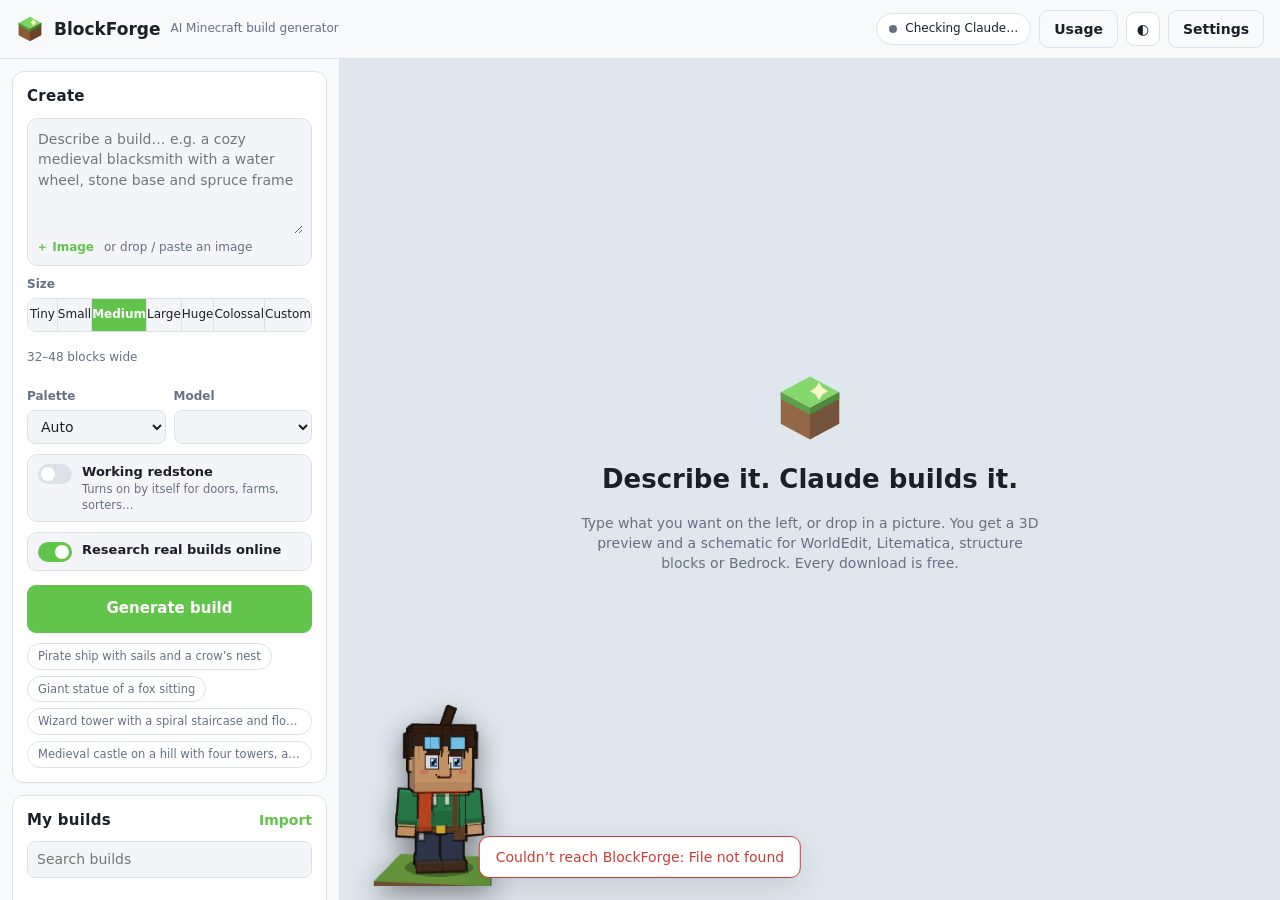
==== commit 12bcec21: "1.10.0: custom size, growing prompt box, scale controls" ====
--- a/blockforge/static/index.html
+++ b/blockforge/static/index.html
@@ -36,13 +36,24 @@
         <div class="prompt-tools">
           <label class="link-btn" title="Turn a picture into a 3D build">＋ Image<input id="image-input" type="file" accept="image/png,image/jpeg,image/webp,image/gif" hidden></label>
           <span class="hint">or drop / paste an image</span>
+          <span class="prompt-count muted small" id="prompt-count"></span>
           <button type="button" class="link-btn" id="pixel-open" hidden title="Turn this picture into flat pixel art. No AI, instant and free.">▦ Make pixel art</button>
         </div>
       </div>
       <div class="field">
         <label>Size</label>
         <div class="seg" id="size-seg">
-          <button data-v="tiny">Tiny</button><button data-v="small">Small</button><button data-v="medium" class="on">Medium</button><button data-v="large">Large</button><button data-v="huge">Huge</button>
+          <button data-v="tiny">Tiny</button><button data-v="small">Small</button><button data-v="medium" class="on">Medium</button><button data-v="large">Large</button><button data-v="huge">Huge</button><button data-v="colossal">Colossal</button><button data-v="custom">Custom</button>
+        </div>
+        <p class="muted small" id="size-hint"></p>
+        <div id="size-custom" class="size-custom" hidden>
+          <div class="dims">
+            <label>Wide<input type="number" id="sz-w" min="1" max="640" placeholder="auto"></label><span>×</span>
+            <label>Tall<input type="number" id="sz-h" min="1" max="640" placeholder="auto"></label><span>×</span>
+            <label>Long<input type="number" id="sz-l" min="1" max="640" placeholder="auto"></label>
+          </div>
+          <div class="seg" id="sz-mode"><button data-v="exact" class="on">Exactly this</button><button data-v="max">No bigger than</button></div>
+          <p class="muted small">In blocks. Wide = east to west, Tall = up, Long = north to south. Leave a box empty and the AI picks that side to suit the build. After building, BlockForge measures the result and sends it back if it is off.</p>
         </div>
       </div>
       <div class="row2">
@@ -126,6 +137,7 @@
       <input id="title" class="title-input" maxlength="80">
       <div class="stats" id="stats"></div>
       <p class="prompt-text" id="prompt-text"></p>
+      <button type="button" class="link-btn small" id="prompt-more" hidden>Show the whole prompt</button>
       <div id="parent-link" class="muted small"></div>
     </section>
 
@@ -150,6 +162,12 @@
         <button type="button" class="btn small" id="q-mirror-z" title="Flip front to back">⇅ Mirror</button></div>
       <div class="row-btns wrap q-cut"><span class="muted small">Keep layers</span><input type="number" id="q-ymin" min="0" class="num">
         <span class="muted small">to</span><input type="number" id="q-ymax" min="0" class="num"><button type="button" class="btn small" id="q-cut">Cut</button></div>
+      <div class="row-btns wrap q-scale"><span class="muted small">Scale to</span><input type="number" id="q-sw" min="1" max="640" class="num"><span>×</span>
+        <input type="number" id="q-sh" min="1" max="640" class="num"><span>×</span><input type="number" id="q-sl" min="1" max="640" class="num">
+        <button type="button" class="btn small" id="q-scale">Scale</button></div>
+      <div class="row-btns wrap"><button type="button" class="btn small" id="q-half" title="Half the size">½×</button>
+        <button type="button" class="btn small" id="q-double" title="Twice the size">2×</button>
+        <label class="muted small"><input type="checkbox" id="q-lock" checked> keep proportions</label></div>
       <p class="muted small">To swap a block, press ⇄ next to it in Materials. Every quick edit saves a new version and keeps the original.</p>
     </section>
 
--- a/blockforge/static/style.css
+++ b/blockforge/static/style.css
@@ -365,3 +365,16 @@
 
 /* nine settings tabs: wrap instead of scrolling sideways */
 .set-tabs { flex-wrap: wrap; row-gap: 4px; }
+
+/* ---- custom size, long prompts, scaling ---- */
+.prompt-wrap textarea { max-height: 50vh; overflow-y: auto; }
+.prompt-count { margin-left: auto; }
+.size-custom { margin-top: 8px; padding: 10px; border: 1px solid var(--line); border-radius: 10px; background: var(--input); }
+.size-custom .dims { display: flex; align-items: flex-end; gap: 6px; margin-bottom: 8px; }
+.size-custom .dims label { display: flex; flex-direction: column; font-size: 11.5px; color: var(--muted, #999); flex: 1; min-width: 0; }
+.size-custom .dims input { width: 100%; padding: 6px 8px; border-radius: 8px; border: 1px solid var(--line); background: var(--card); color: inherit; }
+.size-custom .dims span { padding-bottom: 7px; }
+#size-seg { flex-wrap: wrap; }
+.prompt-text.clamped { max-height: 120px; }
+.prompt-text:not(.clamped) { max-height: none; }
+.q-scale .num { width: 58px; }
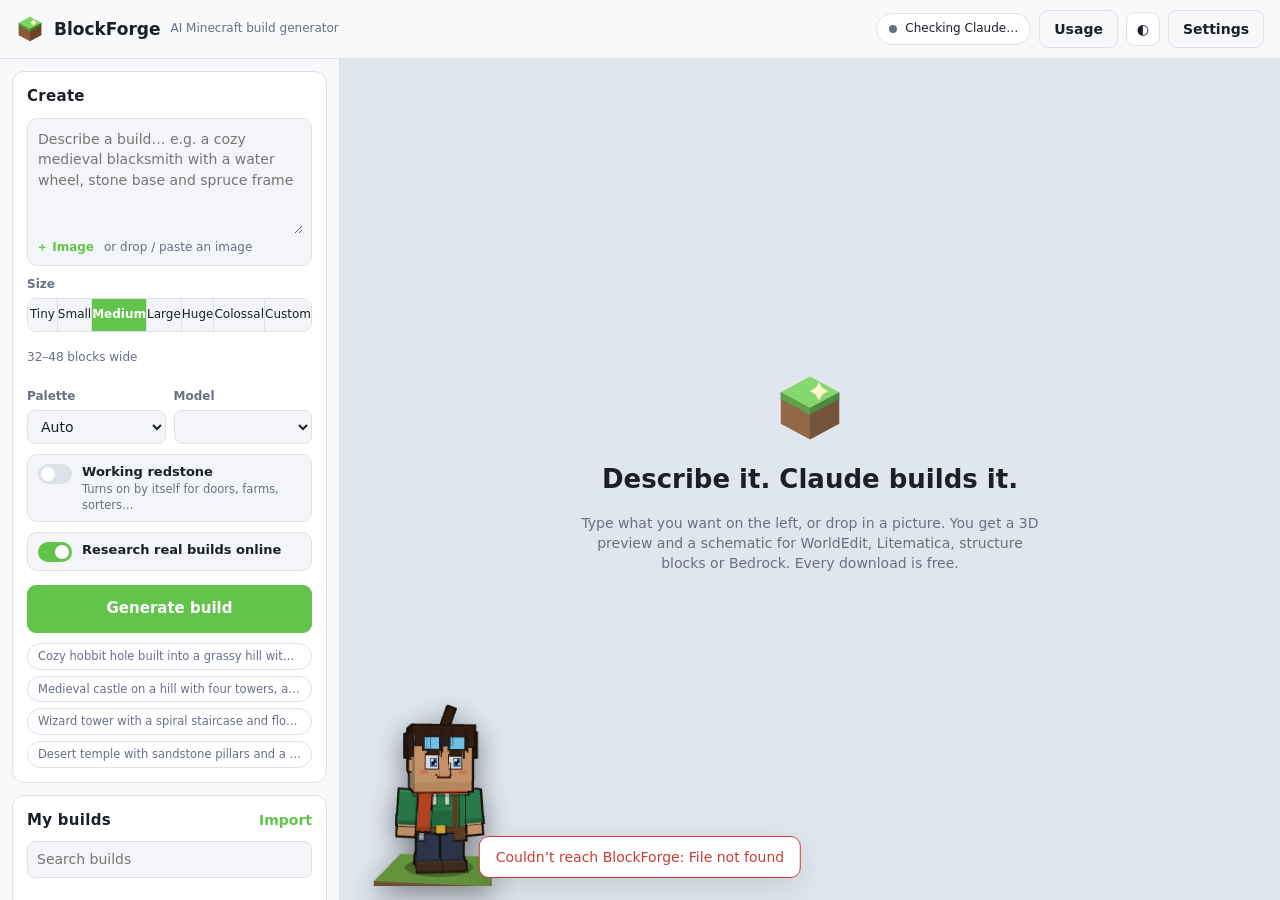
==== commit b0219739: "1.11.0: fast viewer for huge builds, Connect to Claude settings" ====
--- a/blockforge/static/index.html
+++ b/blockforge/static/index.html
@@ -228,8 +228,14 @@
     <h3>About &amp; updates</h3>
     <div class="about-row"><span>BlockForge <b id="about-version"></b></span><span id="about-update" class="muted small"></span>
       <button type="button" class="btn small" id="check-update">Check for updates</button></div>
-    <h3>Build from a Claude Code chat</h3>
-    <p class="muted small">BlockForge is also linked to Claude Code: in a Claude Code chat opened in a folder with BlockForge’s <code>.mcp.json</code> (like the BlockForge source folder), ask Claude to “make a build in BlockForge” and it shows up in your gallery here.</p>
+    <h3>Connect to Claude</h3>
+    <p class="muted small">Let Claude talk to BlockForge from any chat: open or close the app, show a build, or make a new one. In Claude Code, type <code>/blockforge</code> (for example <code>/blockforge open</code>, <code>/blockforge close</code> or <code>/blockforge a wizard tower</code>). In Claude Desktop, ask for it in a chat, or pick BlockForge from the + menu.</p>
+    <div class="link-rows">
+      <div class="link-row"><b>Claude Code</b><span class="status" id="link-code">Checking…</span></div>
+      <div class="link-row"><b>Claude Desktop</b><span class="status" id="link-desktop">Checking…</span></div>
+    </div>
+    <div class="row-btns"><button type="button" class="btn small" id="link-connect">Connect to Claude</button><button type="button" class="btn ghost small" id="link-disconnect">Disconnect</button></div>
+    <p class="muted small">Restart Claude after connecting. Only BlockForge’s own entry is added to Claude’s settings, and a backup is kept. The claude.ai website can’t reach apps on your PC, so use Claude Code or Claude Desktop.</p>
     </div>
 
     <div class="stab" id="stab-research" hidden>
--- a/blockforge/static/style.css
+++ b/blockforge/static/style.css
@@ -283,6 +283,8 @@
 /* ---------- updates ---------- */
 .btn.update { background: var(--accent); border-color: var(--accent); color: var(--accent-ink); animation: upd-pulse 2.2s infinite; }
 @keyframes upd-pulse { 50% { box-shadow: 0 0 0 4px color-mix(in srgb, var(--accent) 30%, transparent); } }
+.link-rows { display: grid; gap: 6px; margin: 8px 0; }
+.link-row { display: grid; grid-template-columns: 120px 1fr; align-items: center; gap: 10px; font-size: 13px; }
 .about-row { display: flex; align-items: center; gap: 12px; flex-wrap: wrap; font-size: 13px; }
 .update-notes { max-height: 260px; overflow: auto; font-size: 12.5px; white-space: pre-wrap; background: var(--card); border: 1px solid var(--line); border-radius: 10px; padding: 10px 12px; color: var(--muted); }
 .update-log { list-style: none; padding: 0; margin: 0; font-size: 12.5px; }
@@ -362,8 +364,8 @@
 .tested-badge.ok { border-color: #3fb950; color: #3fb950; background: color-mix(in srgb, #3fb950 14%, transparent); }
 .tested-badge.bad { border-color: #f85149; color: #f85149; background: color-mix(in srgb, #f85149 14%, transparent); }
 #lab-version { width: 100%; padding: 8px 10px; border-radius: 10px; border: 1px solid var(--line); background: var(--input); color: inherit; }
-
-/* nine settings tabs: wrap instead of scrolling sideways */
+
+/* nine settings tabs: wrap instead of scrolling sideways */
 .set-tabs { flex-wrap: wrap; row-gap: 4px; }
 
 /* ---- custom size, long prompts, scaling ---- */
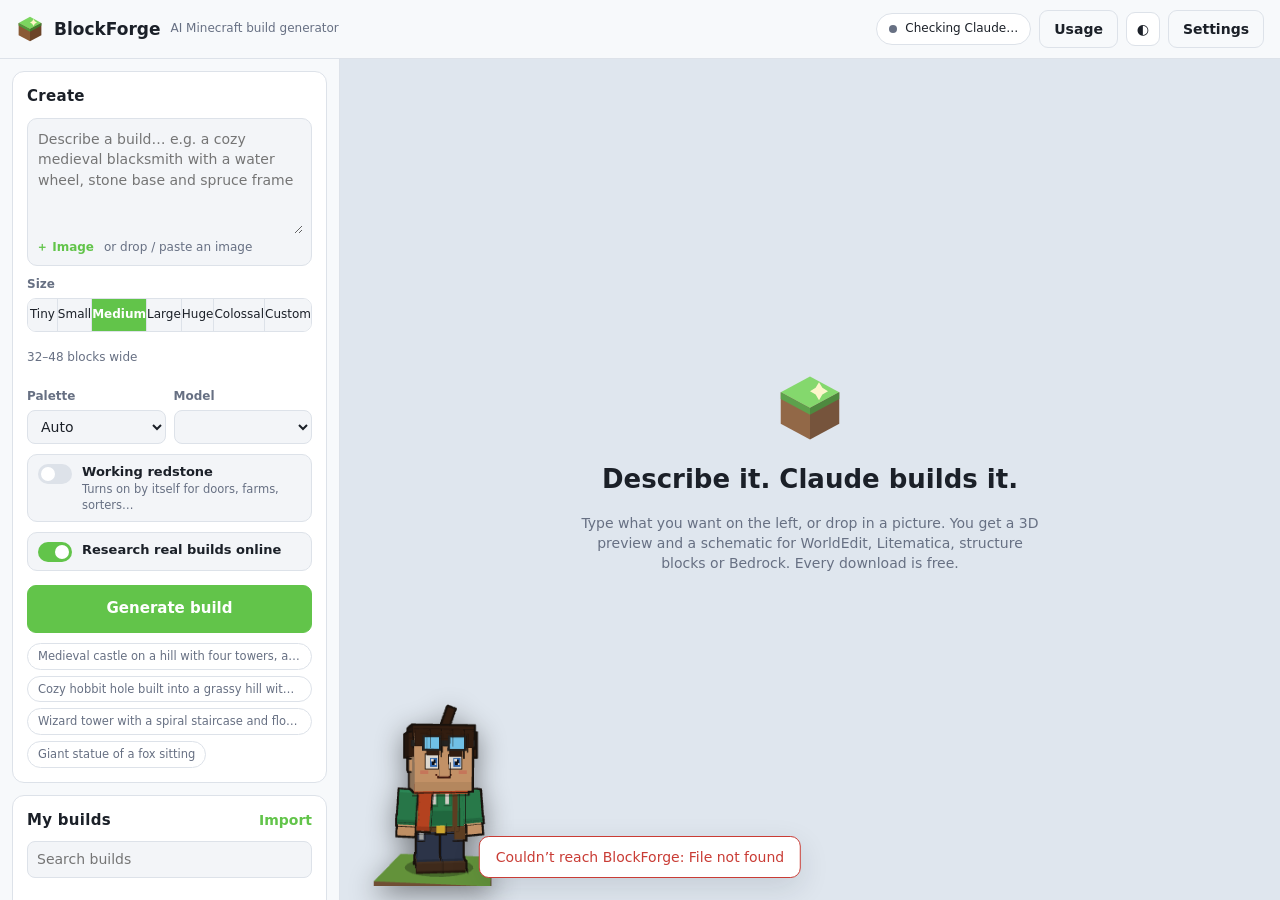
==== commit dcdd512a: "1.12.0: Share button, short-link settings, web preview page" ====
--- a/blockforge/static/index.html
+++ b/blockforge/static/index.html
@@ -128,6 +128,7 @@
       <button class="icon-btn" id="reset-view" title="Reset camera">⟲</button>
       <button class="icon-btn on" id="names-btn" title="Show block names when you hover (click a block to highlight every one like it)">🏷</button>
       <button class="icon-btn" id="shot" title="Save a screenshot">📷</button>
+      <button class="icon-btn" id="share-btn" title="Copy a 3D preview link anyone can open in a browser">🔗</button>
     </div>
   </section>
 
@@ -153,6 +154,10 @@
       <h3>Download</h3>
       <div class="downloads" id="downloads"></div>
       <button class="link-btn small" id="reveal">Show file in folder</button>
+      <h3>Share a 3D preview</h3>
+      <p class="muted small">A link anyone can open in a browser, on a PC or a phone, to look around this build. No install needed.</p>
+      <div class="row-btns"><button type="button" class="btn small" id="share-copy">Copy preview link</button><button type="button" class="btn ghost small" id="share-open">Open it</button></div>
+      <div class="muted small" id="share-note"></div>
     </section>
 
     <section class="card" id="quick-card">
@@ -235,6 +240,10 @@
       <div class="link-row"><b>Claude Desktop</b><span class="status" id="link-desktop">Checking…</span></div>
     </div>
     <div class="row-btns"><button type="button" class="btn small" id="link-connect">Connect to Claude</button><button type="button" class="btn ghost small" id="link-disconnect">Disconnect</button></div>
+    <h3>Short preview links</h3>
+    <p class="muted small">Every build gets a 3D preview link. Small builds fit inside the link itself; bigger ones need somewhere to live. Add a GitHub token and BlockForge saves each shared build as a secret gist on your GitHub, so every link is short, even for huge builds. <a class="link-btn small" href="https://github.com/settings/tokens/new?scopes=gist&amp;description=BlockForge%20previews" target="_blank" rel="noopener">Make a token</a> (tick only “gist”), then paste it here.</p>
+    <div class="row-btns"><input id="gh-token" type="password" class="search" placeholder="ghp_… or github_pat_…" autocomplete="off"><button type="button" class="btn small" id="gh-save">Save</button><button type="button" class="btn ghost small" id="gh-clear" hidden>Remove</button></div>
+    <div class="status" id="gh-status">Not set up: long builds use the full link.</div>
     <p class="muted small">Restart Claude after connecting. Only BlockForge’s own entry is added to Claude’s settings, and a backup is kept. The claude.ai website can’t reach apps on your PC, so use Claude Code or Claude Desktop.</p>
     </div>
 
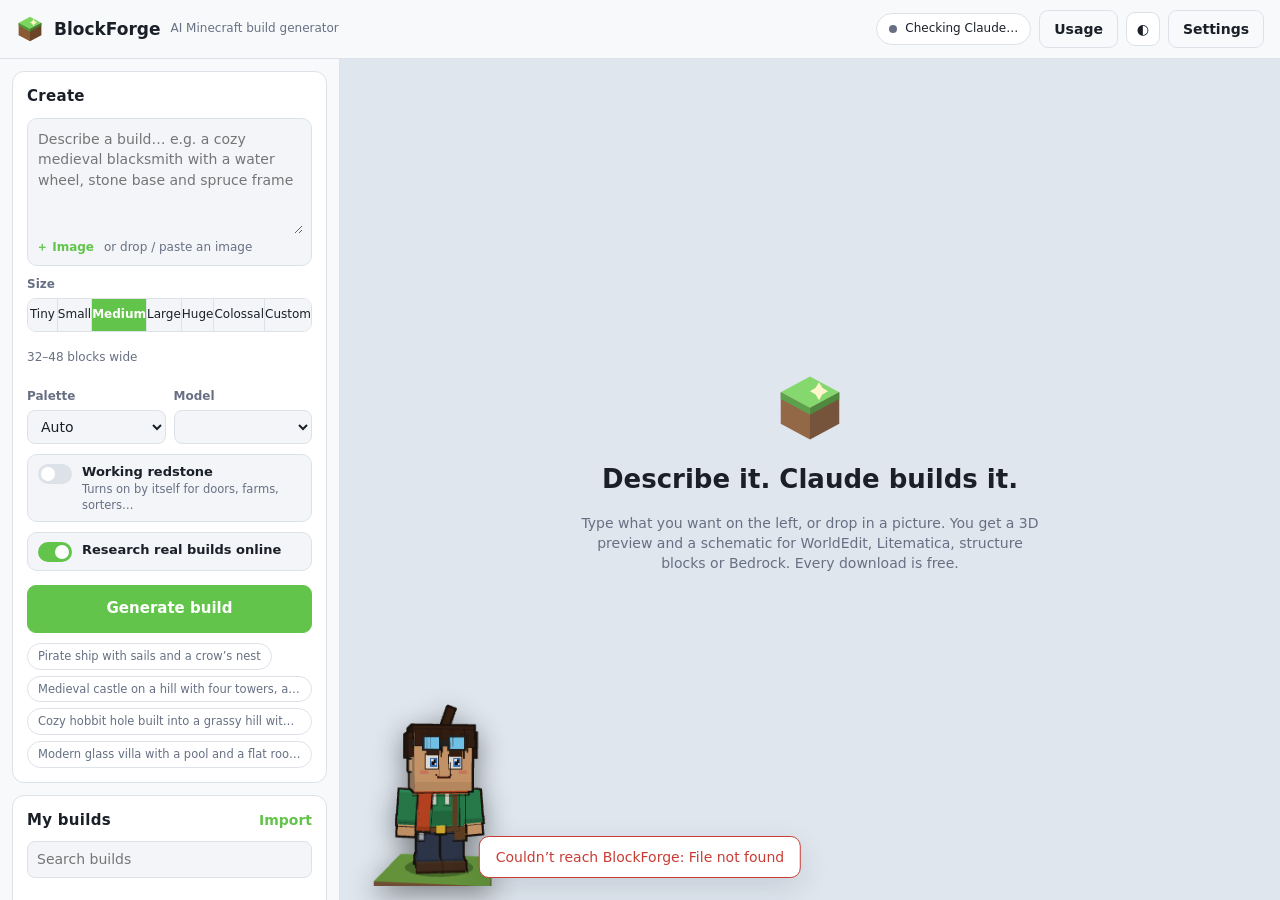
==== commit 29fdf7de: "Add a Build mode choice to Settings, AI" ====
--- a/blockforge/static/index.html
+++ b/blockforge/static/index.html
@@ -230,6 +230,12 @@
         <button type="button" class="btn small" id="p-load">Load models</button></div></div>
       <div class="status" id="p-status" hidden></div>
     </div></div>
+    <h3>Build mode</h3>
+    <select id="build-mode" class="engine-select">
+      <option value="step_by_step">Step by step: looks at and checks each part</option>
+      <option value="script">Script: one script, faster</option>
+    </select>
+    <p class="muted small">Step by step needs Claude (your account). Edits, the API key and other AIs use a script automatically.</p>
     <h3>About &amp; updates</h3>
     <div class="about-row"><span>BlockForge <b id="about-version"></b></span><span id="about-update" class="muted small"></span>
       <button type="button" class="btn small" id="check-update">Check for updates</button></div>
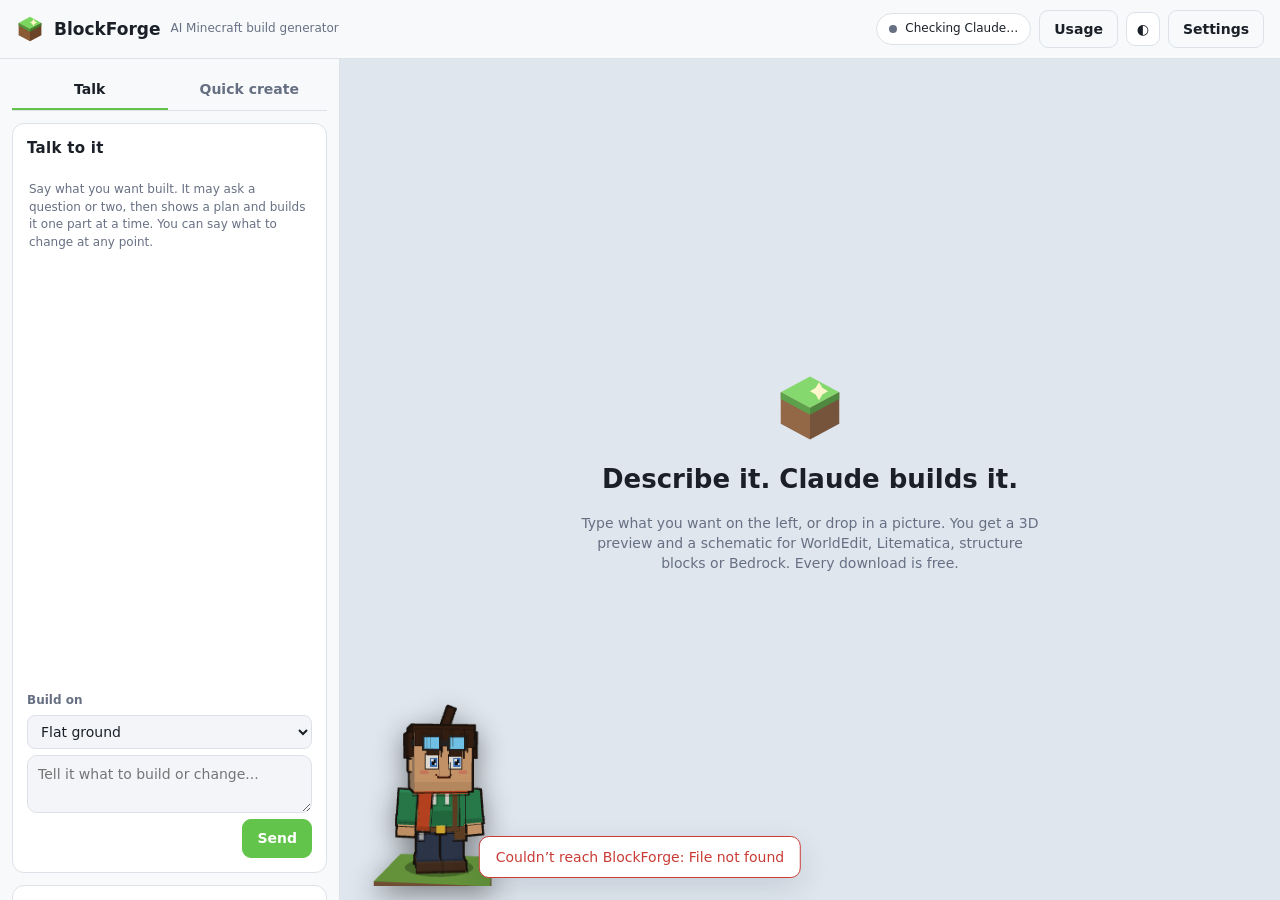
==== commit 9507236d: "Talk tab markup and styles: chat thread, plan card, scope pill, history drawer" ====
--- a/blockforge/static/index.html
+++ b/blockforge/static/index.html
@@ -28,7 +28,41 @@
 <main class="layout">
   <!-- ============ left: create + gallery ============ -->
   <aside class="panel left">
-    <section class="card create">
+    <div class="tabs side-tabs" role="tablist" aria-label="How to make a build">
+      <button type="button" role="tab" id="tab-talk" aria-controls="pane-talk" aria-selected="true" class="on">Talk</button>
+      <button type="button" role="tab" id="tab-quick" aria-controls="pane-quick" aria-selected="false">Quick create</button>
+    </div>
+
+    <!-- ============ Talk: chat with the AI ============ -->
+    <section class="card talk" id="pane-talk" role="tabpanel" aria-labelledby="tab-talk">
+      <div class="talk-top">
+        <h2>Talk to it</h2>
+        <button type="button" class="link-btn small" id="chat-new" hidden>New chat</button>
+      </div>
+      <div id="chat-thread" class="thread" role="log" aria-live="polite" aria-label="Conversation">
+        <p class="muted small thread-empty" id="chat-empty">Say what you want built. It may ask a question or two, then shows a plan and builds it one part at a time. You can say what to change at any point.</p>
+      </div>
+      <section id="chat-plan" class="plan" aria-label="Plan" hidden>
+        <h3>Plan <span class="muted" id="plan-count"></span></h3>
+        <ol id="plan-list"></ol>
+        <p class="plan-check small" id="plan-check"></p>
+      </section>
+      <div id="chat-scope" class="scope-pill" hidden><span>Talking about: <b id="scope-name"></b></span><button type="button" class="link-btn small" id="scope-clear">Whole build</button></div>
+      <form id="chat-form" class="composer" autocomplete="off">
+        <div class="field" id="chat-terrain-wrap">
+          <label for="chat-terrain">Build on</label>
+          <select id="chat-terrain"><option value="">Flat ground</option></select>
+        </div>
+        <label for="chat-input" class="sr-only">Message</label>
+        <textarea id="chat-input" rows="2" placeholder="Tell it what to build or change..."></textarea>
+        <div class="composer-row">
+          <button type="button" class="btn ghost small" id="chat-save" hidden title="Save this version to My builds">Save to My builds</button>
+          <button type="submit" class="btn primary" id="chat-send">Send</button>
+        </div>
+      </form>
+    </section>
+
+    <section class="card create" id="pane-quick" role="tabpanel" aria-labelledby="tab-quick" hidden>
       <h2>Create</h2>
       <div class="prompt-wrap" id="drop-zone">
         <textarea id="prompt" rows="5" placeholder="Describe a build… e.g. a cozy medieval blacksmith with a water wheel, stone base and spruce frame"></textarea>
@@ -98,6 +132,26 @@
   <!-- ============ centre: 3D view ============ -->
   <section class="stage">
     <div id="viewer" class="viewer"></div>
+    <div class="chat-bar" id="chat-bar" hidden>
+      <div class="chat-head">
+        <div class="chat-title"><b id="ch-title"></b><span class="muted small" id="ch-sub"></span></div>
+        <div class="chat-actions">
+          <button type="button" class="btn small" id="ch-pause" hidden>Pause</button>
+          <button type="button" class="btn small" id="ch-history" aria-expanded="false" aria-controls="history-drawer">History</button>
+          <button type="button" class="btn primary small" id="ch-download">Download</button>
+        </div>
+      </div>
+      <div class="quick-look" role="group" aria-label="Quick look">
+        <span class="muted small">Quick look</span>
+        <button type="button" class="btn small" data-look="north">North</button><button type="button" class="btn small" data-look="east">East</button><button type="button" class="btn small" data-look="south">South</button><button type="button" class="btn small" data-look="west">West</button><button type="button" class="btn small" data-look="top">Top</button>
+        <span class="checks-pill" id="ch-checks"></span>
+      </div>
+    </div>
+    <aside class="history-drawer" id="history-drawer" aria-label="History" hidden>
+      <div class="hd-head"><h2>History</h2><button type="button" class="icon-btn" id="hd-close" aria-label="Close history">&times;</button></div>
+      <p class="muted small">Going back starts a new branch. Nothing is deleted.</p>
+      <ul id="hd-list"></ul>
+    </aside>
     <div id="empty" class="empty">
       <div class="empty-inner">
         <img src="icon.svg" alt="">
--- a/blockforge/static/style.css
+++ b/blockforge/static/style.css
@@ -380,3 +380,73 @@
 .prompt-text.clamped { max-height: 120px; }
 .prompt-text:not(.clamped) { max-height: none; }
 .q-scale .num { width: 58px; }
+
+/* ---- Talk: chat panel, plan, history ---- */
+.sr-only { position: absolute; width: 1px; height: 1px; overflow: hidden; clip: rect(0 0 0 0); white-space: nowrap; }
+.side-tabs { margin: 0; flex: none; }
+.side-tabs button { flex: 1; padding: 8px 10px; }
+.talk { min-height: 620px; height: calc(100vh - 150px); max-height: 900px; gap: 8px; flex: none; }
+.talk-top { display: flex; justify-content: space-between; align-items: center; }
+.thread { flex: 1; min-height: 160px; overflow-y: auto; display: flex; flex-direction: column; gap: 8px; padding: 2px; }
+.msg { max-width: 94%; padding: 8px 11px; border-radius: 14px; border: 1px solid var(--line); background: var(--input); white-space: pre-wrap; overflow-wrap: anywhere; }
+.msg.user { align-self: flex-end; background: color-mix(in srgb, var(--accent) 20%, var(--input)); border-color: color-mix(in srgb, var(--accent) 45%, var(--line)); border-bottom-right-radius: 4px; }
+.msg.ai { align-self: flex-start; border-bottom-left-radius: 4px; }
+.msg.system { align-self: center; background: none; border-style: dashed; color: var(--muted); font-size: 12px; text-align: center; }
+.msg.system.error { color: var(--danger); border-color: var(--danger); }
+.msg .scope-tag { display: block; font-size: 11px; color: var(--muted); margin-bottom: 2px; }
+.choices { display: flex; flex-wrap: wrap; gap: 6px; margin-top: 8px; }
+.q-block { margin-top: 8px; white-space: normal; }
+.q-block b { display: block; font-size: 12.5px; }
+.choice { padding: 5px 12px; border: 1px solid var(--accent); border-radius: 999px; background: transparent; color: var(--text); cursor: pointer; font-weight: 600; font-size: 12.5px; }
+.choice:hover:not(:disabled) { background: color-mix(in srgb, var(--accent) 22%, transparent); }
+.choice.picked { background: var(--accent); color: var(--accent-ink); }
+.choice:disabled:not(.picked) { opacity: .45; border-color: var(--line); cursor: default; }
+.change-card { margin-top: 8px; padding: 8px; border-radius: 10px; background: var(--card); border: 1px solid var(--line); white-space: normal; font-size: 12.5px; }
+.change-card .row-btns { margin-top: 6px; }
+.change-card .kept { color: var(--accent); font-weight: 600; }
+.working { align-self: flex-start; color: var(--muted); font-size: 12.5px; display: flex; gap: 8px; align-items: center; }
+.working .spinner { width: 16px; height: 16px; border-width: 3px; margin: 0; }
+.working small { display: block; }
+.plan { border: 1px solid var(--line); border-radius: 10px; background: var(--input); padding: 8px 10px; max-height: 200px; overflow-y: auto; flex: none; }
+.plan h3 { margin-bottom: 6px; }
+.plan ol { list-style: none; margin: 0; padding: 0; display: flex; flex-direction: column; gap: 2px; counter-reset: part; }
+.plan li { counter-increment: part; }
+.plan-part { width: 100%; display: flex; align-items: center; gap: 8px; text-align: left; background: none; border: 1px solid transparent; border-radius: 8px; padding: 4px 6px; cursor: pointer; }
+.plan-part:hover { border-color: var(--line); }
+.plan-part.scoped { border-color: var(--accent); background: color-mix(in srgb, var(--accent) 14%, transparent); }
+.plan-part .num::before { content: counter(part); }
+.plan-part .num { width: 20px; height: 20px; border-radius: 50%; display: grid; place-items: center; font-size: 11px; font-weight: 700; border: 1.5px solid var(--muted); flex: none; }
+.plan-part.done .num { background: var(--accent); border-color: var(--accent); color: var(--accent-ink); }
+.plan-part.done .num::before { content: "\2713"; }
+.plan-part.building .num { border-color: var(--accent); color: var(--accent); animation: pulse 1.2s ease-in-out infinite; }
+.plan-part .nm { flex: 1; min-width: 0; }
+.plan-part .st { font-size: 11px; color: var(--muted); flex: none; }
+.plan-part.done .st { color: var(--accent); }
+@keyframes pulse { 50% { box-shadow: 0 0 0 4px color-mix(in srgb, var(--accent) 25%, transparent); } }
+.plan-check { margin: 6px 0 0; color: var(--muted); }
+.scope-pill { display: flex; align-items: center; justify-content: space-between; gap: 8px; padding: 5px 10px; border-radius: 999px; border: 1px solid var(--accent); background: color-mix(in srgb, var(--accent) 14%, transparent); font-size: 12.5px; flex: none; }
+.composer { display: flex; flex-direction: column; gap: 6px; flex: none; }
+.composer textarea { width: 100%; resize: vertical; min-height: 54px; max-height: 30vh; background: var(--input); border: 1px solid var(--line); border-radius: 10px; padding: 8px 10px; }
+.composer textarea:focus-visible, .choice:focus-visible, .plan-part:focus-visible { outline: 2px solid var(--accent); outline-offset: 1px; }
+.composer-row { display: flex; justify-content: space-between; gap: 8px; }
+.composer-row .btn.primary { margin-left: auto; }
+.chat-bar { position: absolute; top: 10px; left: 10px; right: 10px; display: flex; flex-direction: column; gap: 6px; pointer-events: none; z-index: 5; }
+.chat-bar > * { pointer-events: auto; }
+.chat-head { display: flex; align-items: center; justify-content: space-between; gap: 10px; padding: 8px 12px; border-radius: 12px; border: 1px solid var(--line); background: color-mix(in srgb, var(--panel) 90%, transparent); backdrop-filter: blur(6px); box-shadow: var(--shadow); }
+.chat-title { min-width: 0; display: flex; flex-direction: column; }
+.chat-title b { white-space: nowrap; overflow: hidden; text-overflow: ellipsis; font-size: 15px; }
+.chat-actions { display: flex; gap: 6px; flex: none; }
+.quick-look { align-self: flex-start; display: flex; align-items: center; flex-wrap: wrap; gap: 6px; padding: 5px 8px; border-radius: 12px; border: 1px solid var(--line); background: color-mix(in srgb, var(--panel) 90%, transparent); backdrop-filter: blur(6px); }
+.checks-pill { margin-left: 6px; font-size: 12px; font-weight: 600; padding: 2px 9px; border-radius: 999px; border: 1px solid var(--accent); color: var(--accent); }
+.checks-pill.bad { border-color: #e0a030; color: #e0a030; }
+.history-drawer { position: absolute; top: 0; right: 0; bottom: 0; width: min(340px, 92%); z-index: 8; background: var(--panel); border-left: 1px solid var(--line); box-shadow: var(--shadow); padding: 12px; display: flex; flex-direction: column; gap: 8px; overflow-y: auto; }
+.hd-head { display: flex; justify-content: space-between; align-items: center; }
+.history-drawer ul { list-style: none; margin: 0; padding: 0; display: flex; flex-direction: column; gap: 8px; }
+.ver { border: 1px solid var(--line); border-radius: 10px; padding: 8px 10px; background: var(--card); }
+.ver.current { border-color: var(--accent); }
+.ver.off { opacity: .7; border-style: dashed; }
+.ver b { margin-right: 6px; }
+.ver .sub { font-size: 11.5px; color: var(--muted); }
+.ver .row-btns { margin-top: 6px; flex-wrap: wrap; }
+.ver .cmp { font-size: 12px; margin-top: 4px; color: var(--text); }
+@media (max-width: 1100px) { .talk { height: auto; min-height: 620px; } .chat-head .chat-title .small { display: none; } }
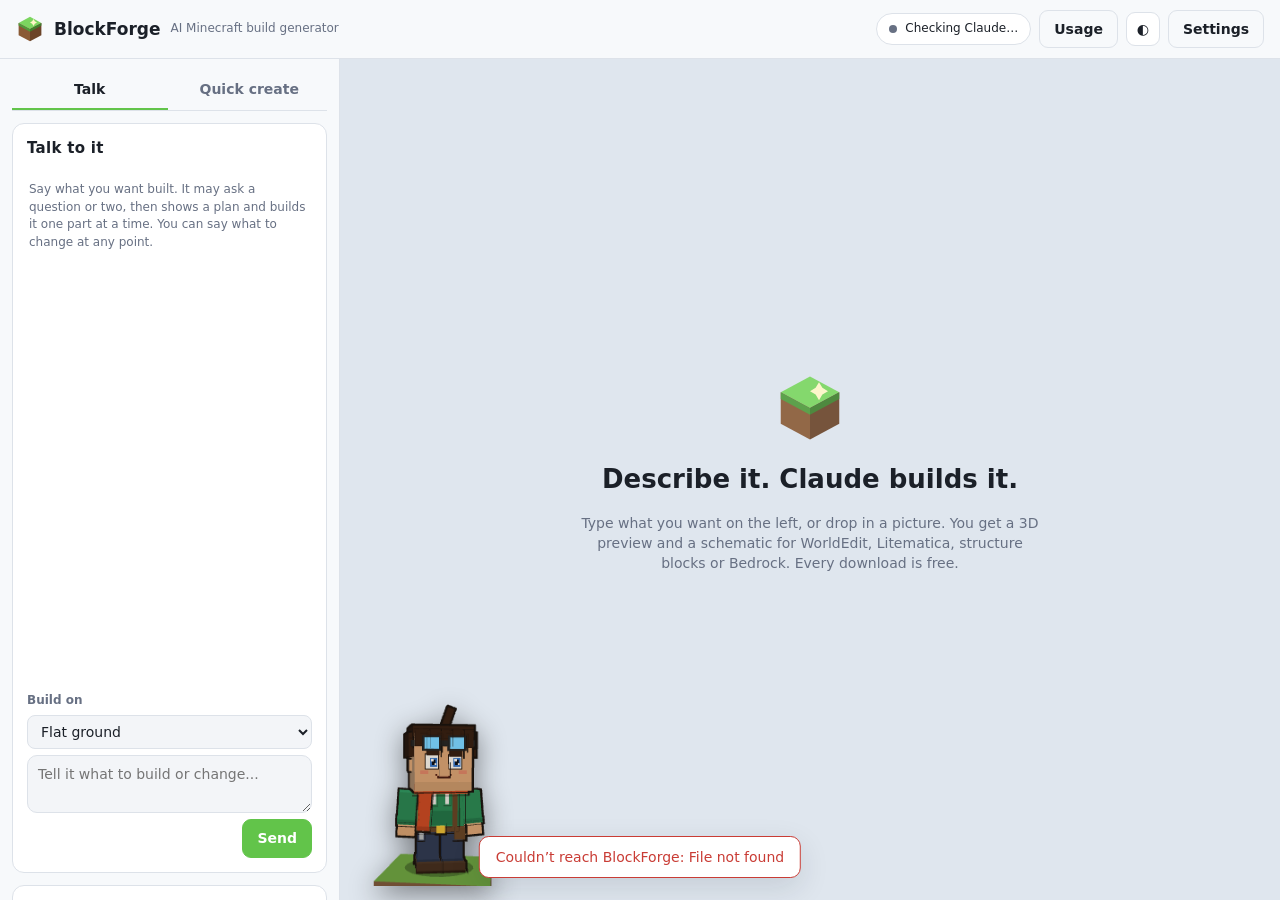
==== commit 57ed493d: "Viewer: double-click highlights a block kind, a single click no longer ghosts the build" ====
--- a/blockforge/static/index.html
+++ b/blockforge/static/index.html
@@ -180,7 +180,7 @@
         <div class="dl-menu" id="dl-menu" hidden></div>
       </div>
       <button class="icon-btn" id="reset-view" title="Reset camera">⟲</button>
-      <button class="icon-btn on" id="names-btn" title="Show block names when you hover (click a block to highlight every one like it)">🏷</button>
+      <button class="icon-btn on" id="names-btn" title="Show block names when you hover (double-click a block to highlight every one like it)">🏷</button>
       <button class="icon-btn" id="shot" title="Save a screenshot">📷</button>
       <button class="icon-btn" id="share-btn" title="Copy a 3D preview link anyone can open in a browser">🔗</button>
     </div>
